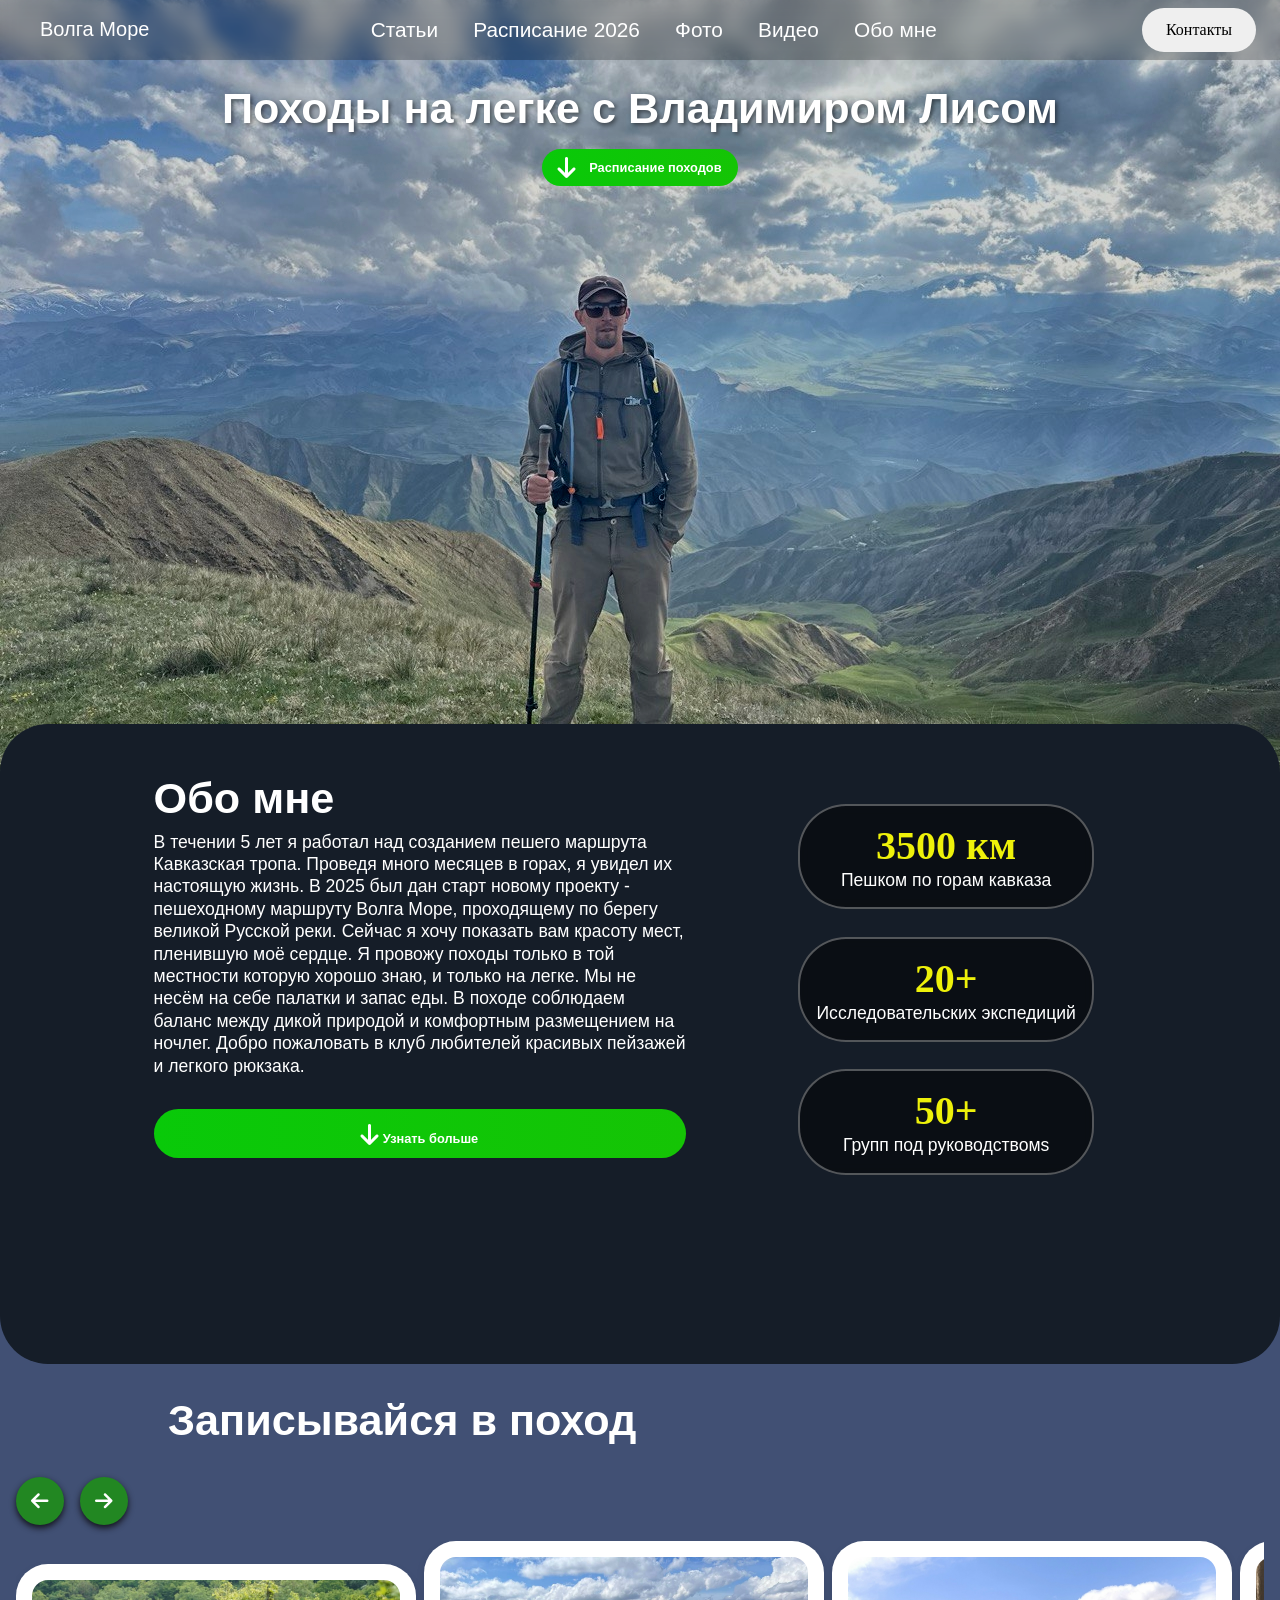
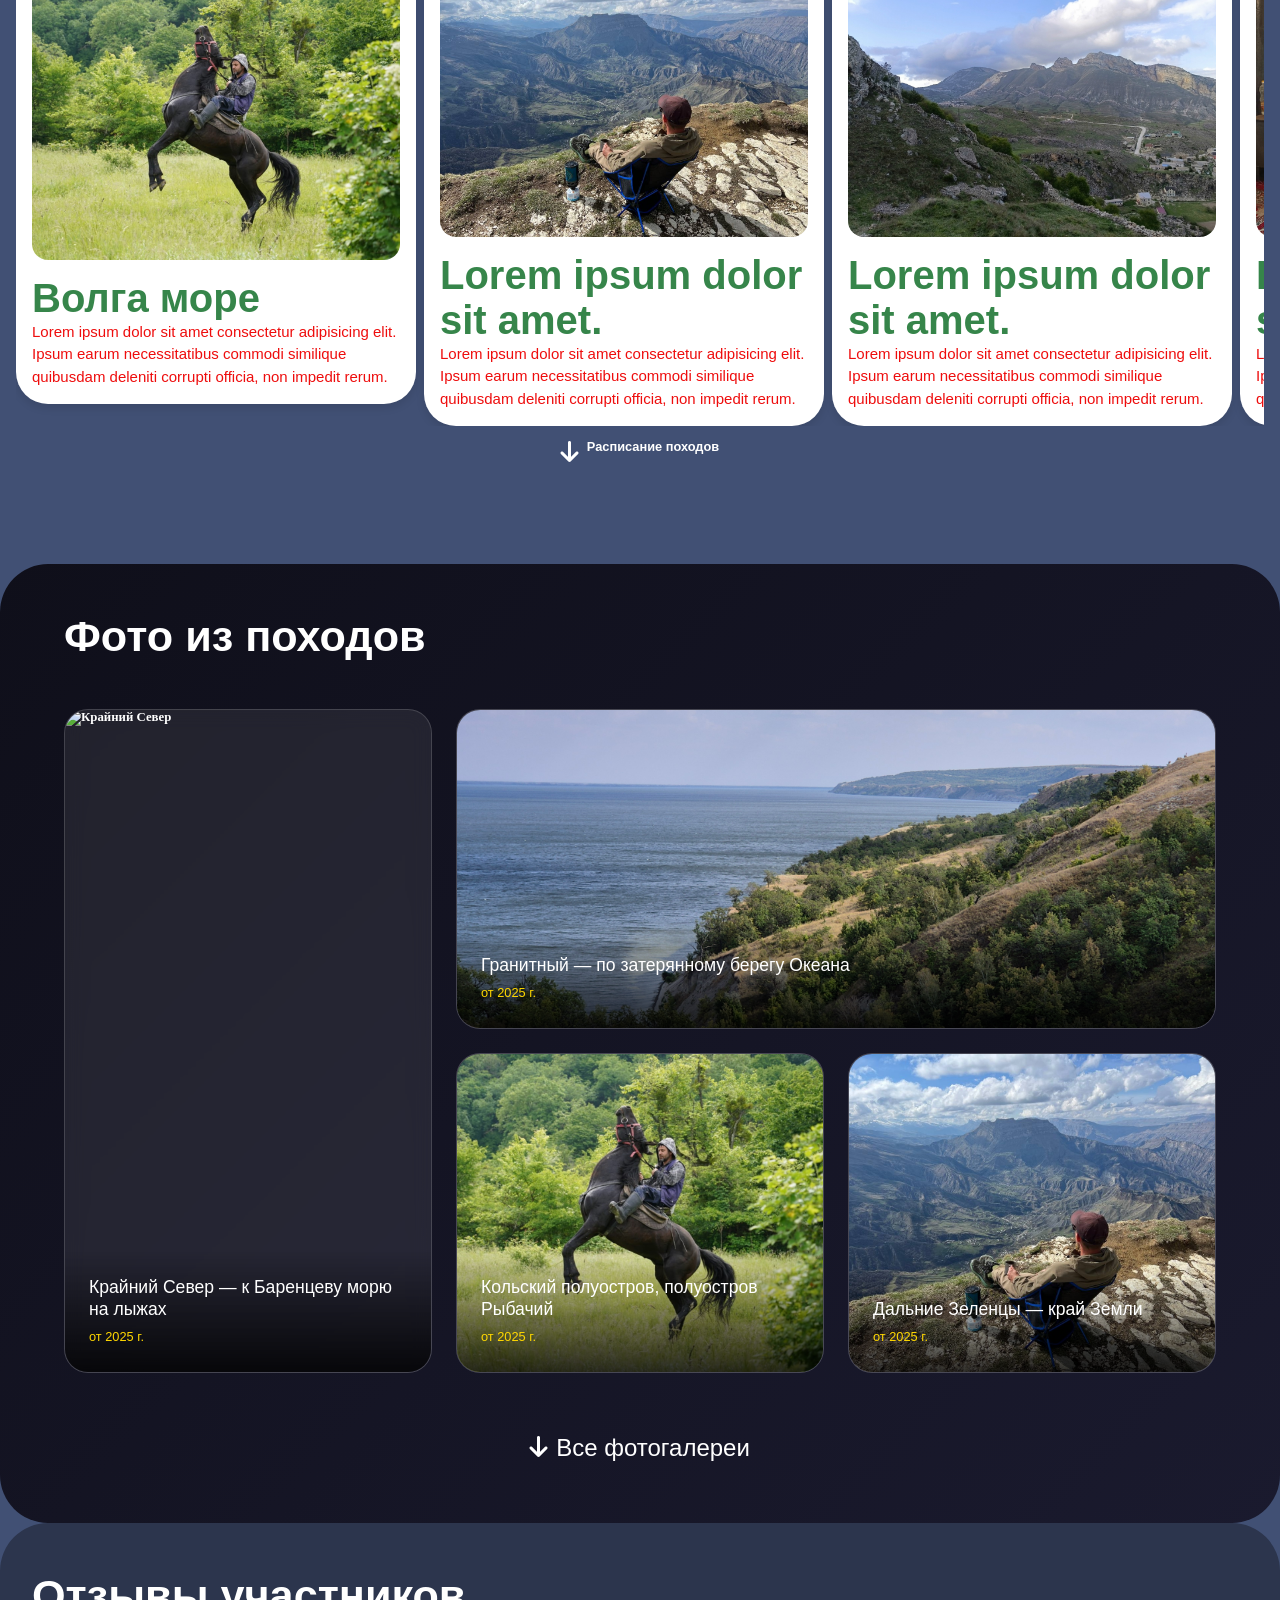
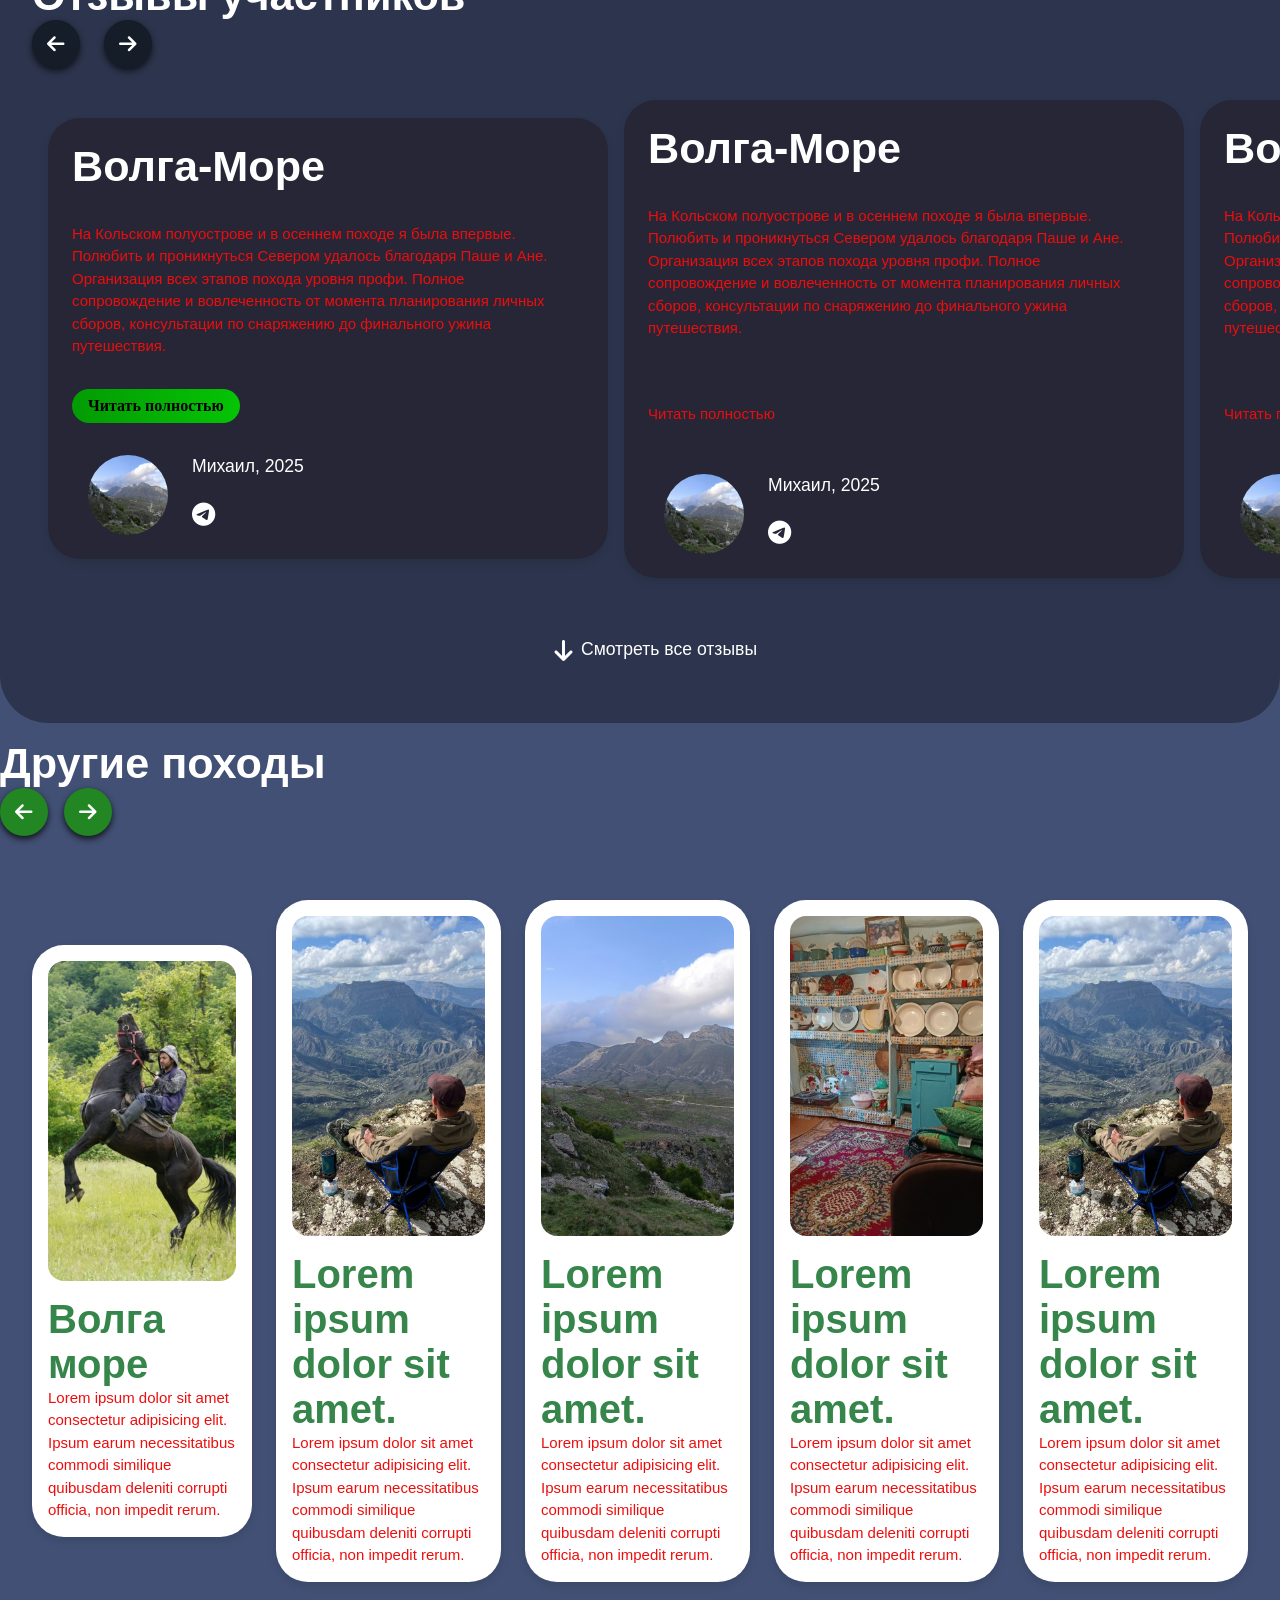
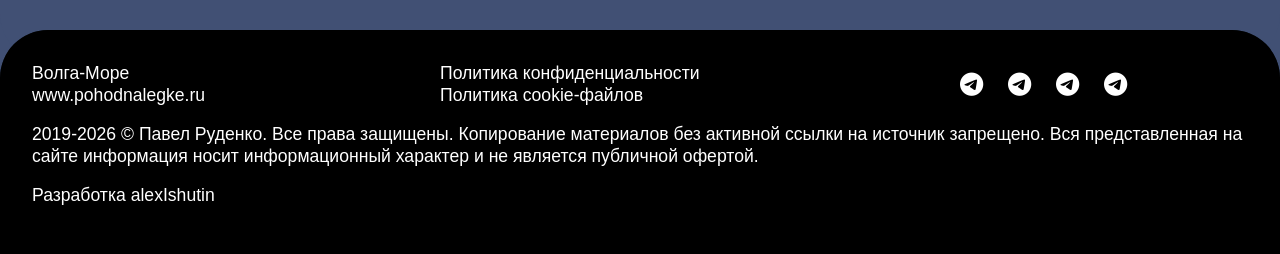
==== index.html @ fd5a8f35 "ss" ====
<!DOCTYPE html>
<html lang="en">
<head>
    <meta charset="UTF-8">
    <meta name="viewport" content="width=device-width, initial-scale=1.0">
    <title>VolgaMore</title>

    <link rel="stylesheet" href="./style.css">
    <link rel="stylesheet" href="./elements/header/header.css">
    <link rel="stylesheet" href="./styles/videoCarousel.css">
    <link rel="stylesheet" href="./styles/about.css">
    <link rel="stylesheet" href="./styles/roors/root.css">
    
    <link rel="stylesheet" href="https://cdnjs.cloudflare.com/ajax/libs/font-awesome/6.0.0/css/all.min.css">
   
</head>



<body>
<div id="header-placeholder"></div>

<main>

    <section id="topDescription" class="topDescription">

        <div class="topDescription-container">

            <img src="fotoForOne/first.jpg" alt="">

            <div class="info-box">

                <div class="text">
                    <h1>Походы на легке с Владимиром Лисом</h1>
                </div>

                <div class="btn-group">

                     <div class="btn">
                        <i class="fa-solid fa-arrow-down"></i>
                        <a href="schedule.html">Расписание походов </a>

                    </div>

                </div>

            </div>

        </div>
    </section>

    <section id="shortAbout" class="shortAbout">

        <div class="shortAbout-container">

            <div class="info-box">

                <div class="text1">
                    <h1>Обо мне</h1>
                    <h3>В течении  5 лет я  работал  над созданием пешего маршрута Кавказская тропа.
                    Проведя много месяцев в горах, я увидел их настоящую жизнь.
                    В 2025 был дан старт новому проекту - пешеходному маршруту  Волга  Море, проходящему по берегу великой  Русской реки. 
                    Сейчас я хочу  показать вам красоту мест,  пленившую  моё сердце.
                    Я провожу походы только в той местности которую хорошо знаю, и только на легке. Мы не несём на себе палатки и запас еды. В походе  соблюдаем баланс между дикой природой и комфортным размещением на ночлег.
                    Добро пожаловать в клуб любителей  красивых пейзажей и легкого рюкзака.
                    </h3>
                </div>

                <div class="btn">
                        <a href="./aboutSection/aboutBig.html"><i class="fa-solid fa-arrow-down"></i>
                        Узнать больше</a>
                </div>

            </div>

            <div class="grid">

                <div class="grid-card">
                    <span>3500 км</span>
                    <h3>Пешком по горам кавказа</h3>
                </div>

                <div class="grid-card">
                    <span>20+</span>
                    <h3>Исследовательских экспедиций</h3>
                </div>

                <div class="grid-card">
                    <span>50+</span>
                    <h3>Групп под руководствомs</h3>
                </div>

            </div>
  
        </div>

    </section>

   <section id="videoCarousel" class="videoCarousel">
    
        <div class="carousel-header">

            <div class="text1">
                <h1>Записывайся в поход</h1>
            </div>
            
            <div class="carousel-buttons">
                <i id="scrollLeft" class="fa-solid fa-arrow-left"></i>
                <i id="scrollRight" class="fa-solid fa-arrow-right"></i>
            </div>

        </div>

        <ul class="videoCarousel-container">

            <li class="card" onclick="window.location.href='volgaMore.html'">
            <div class="img">
                <img src="./video/one.jpg" alt="img" draggable="false">
            </div>
            <h2>Волга море</h2>
            <p>Lorem ipsum dolor sit amet consectetur adipisicing elit. Ipsum earum necessitatibus commodi similique quibusdam deleniti corrupti officia, non impedit rerum.</p>
            </li>

            <li class="card">
                <div class="img">
                    <img src="./video/two.jpg" alt="img" draggable="false">
                </div>
                <h2>Lorem ipsum dolor sit amet.</h2>
                <p>Lorem ipsum dolor sit amet consectetur adipisicing elit. Ipsum earum necessitatibus commodi similique quibusdam deleniti corrupti officia, non impedit rerum.</p>
            </li>

            <li class="card">
                <div class="img">
                    <img src="./video/three.jpg" alt="img" draggable="false">
                </div>
                <h2>Lorem ipsum dolor sit amet.</h2>
                <p>Lorem ipsum dolor sit amet consectetur adipisicing elit. Ipsum earum necessitatibus commodi similique quibusdam deleniti corrupti officia, non impedit rerum.</p>
            </li>

            <li class="card">
                <div class="img">
                    <img src="./video/fore.jpg" alt="img" draggable="false">
                </div>
                <h2>Lorem ipsum dolor sit amet.</h2>
                <p>Lorem ipsum dolor sit amet consectetur adipisicing elit. Ipsum earum necessitatibus commodi similique quibusdam deleniti corrupti officia, non impedit rerum.</p>
            </li>

            <li class="card">
                <div class="img">
                    <img src="./video/five.jpg" alt="img" draggable="false">
                </div>
                <h2>Lorem ipsum dolor sit amet.</h2>
                <p>Lorem ipsum dolor sit amet consectetur adipisicing elit. Ipsum earum necessitatibus commodi similique quibusdam deleniti corrupti officia, non impedit rerum.</p>
            </li>
        </ul>

        <div class="btn2-container">
            <div class="btn2">
                <i class="fa-solid fa-arrow-down"></i>
                <a href="./schedule.html">Расписание походов</a>
            </div>
        </div>
    </section>

    <!-- Секция Фото из походов -->
    <section class="photo-gallery">

        <div class="gallery-container">

     
        <h1 class="gallery-title">Фото из походов</h1>
        
        
        <div class="gallery-grid">
            
            <!-- Карточка 1 - большая (2x2) -->
            <div class="gallery-card">
                <a href="./fotoSection/fotoMain/derbent/index.html" class="card-link">
                    <div class="gallery-image">
                        <img src="./volgaMore/reference/1.jpg" alt="Крайний Север">
                        <div class="gallery-overlay">
                            <span class="gallery-year">2025</span>
                        </div>
                    </div>
                </a>
                <div class="gallery-info">
                    <h3>Крайний Север — к Баренцеву морю на лыжах</h3>
                    <p>от 2025 г.</p>
                </div>

            </div>

            <!-- Карточка 2 -->
            <div class="gallery-card">
                <div class="gallery-image">
                    <img src="./volgaMore/reference/20250818_160119.jpg" alt="Гранитный берег">
                    <div class="gallery-overlay">
                        <span class="gallery-year">2025</span>
                    </div>
                </div>
                <div class="gallery-info">
                    <h3>Гранитный — по затерянному берегу Океана</h3>
                    <p>от 2025 г.</p>
                </div>
            </div>

            <!-- Карточка 3 -->
            <div class="gallery-card">
                <div class="gallery-image">
                    <img src="./video/one.jpg" alt="Кольский полуостров">
                    <div class="gallery-overlay">
                        <span class="gallery-year">2025</span>
                    </div>
                </div>
                <div class="gallery-info">
                    <h3>Кольский полуостров, полуостров Рыбачий</h3>
                    <p>от 2025 г.</p>
                </div>
            </div>

            <!-- Карточка 4 -->
            <div class="gallery-card">
                <div class="gallery-image">
                    <img src="./video/two.jpg" alt="Дальние Зеленцы">
                    <div class="gallery-overlay">
                        <span class="gallery-year">2025</span>
                    </div>
                </div>
                <div class="gallery-info">
                    <h3>Дальние Зеленцы — край Земли</h3>
                    <p>от 2025 г.</p>
                </div>
            </div>

        </div>

        
            <a href="./fotoSection/fotoMain.html" class="btn2">
                <i  class="fa-solid fa-arrow-down"></i>
                Все фотогалереи
            </a>
        

        </div>
    </section>

    <section id="opinionCarousel" class="opinionCarousel">

    <div class="carousel-header">

        <div class="text1">
            <h1>Отзывы участников</h1>
        </div>

        <div class="carousel-buttons">
            <i id="scrollLeftOpinion" class="fa-solid fa-arrow-left"></i>
            <i id="scrollRightOpinion" class="fa-solid fa-arrow-right"></i>
        </div>
        
    </div>

    <ul class="opinionCarousel-container">

        <li class="card-Opinion">

            <div class="opinion">

                <h1>Волга-Море</h1>

                <p>На Кольском полуострове и в осеннем походе я была впервые. Полюбить и проникнуться Севером удалось благодаря Паше и Ане. Организация всех этапов похода уровня профи. Полное сопровождение и вовлеченность от момента планирования личных сборов, консультации по снаряжению до финального ужина путешествия.</p>
                
                <div class="button-wrapper" style="pointer-events: auto;"> 

                <button class="buttonOpinion" id="buttonOpinion1"><h4>Читать полностью</h4></button>
                    </div>
            </div>
            <div class="avatarDiskr">
                <img class="avatar" src="./video/three.jpg" alt="Отзыв 3" draggable="false">
                
                <div class="diskr">
                    <h3>Михаил, 2025</h3>
                    <i class="fa-brands fa-telegram"></i>
                </div>
            </div>
        </li>
        <li class="card-Opinion">
            <div class="opinion">
                <h1>Волга-Море</h1>
                <p>На Кольском полуострове и в осеннем походе я была впервые. Полюбить и проникнуться Севером удалось благодаря Паше и Ане. Организация всех этапов похода уровня профи. Полное сопровождение и вовлеченность от момента планирования личных сборов, консультации по снаряжению до финального ужина путешествия.</p>
                <p>Читать полностью</p>
            </div>
            <div class="avatarDiskr">
                <img class="avatar" src="./video/three.jpg" alt="Отзыв 3" draggable="false">
                
                <div class="diskr">
                    <h3>Михаил, 2025</h3>
                    <i class="fa-brands fa-telegram"></i>
                </div>
            </div>
        </li>
        <li class="card-Opinion">
            <div class="opinion">
                <h1>Волга-Море</h1>
                <p>На Кольском полуострове и в осеннем походе я была впервые. Полюбить и проникнуться Севером удалось благодаря Паше и Ане. Организация всех этапов похода уровня профи. Полное сопровождение и вовлеченность от момента планирования личных сборов, консультации по снаряжению до финального ужина путешествия.</p>
                <p>Читать полностью</p>
            </div>
            <div class="avatarDiskr">
                <img class="avatar" src="./video/three.jpg" alt="Отзыв 3" draggable="false">
                
                <div class="diskr">
                    <h3>Михаил, 2025</h3>
                    <i class="fa-brands fa-telegram"></i>
                </div>
            </div>
        </li>
        <li class="card-Opinion">
            <div class="opinion">
                <h1>Волга-Море</h1>
                <p>На Кольском полуострове и в осеннем походе я была впервые. Полюбить и проникнуться Севером удалось благодаря Паше и Ане. Организация всех этапов похода уровня профи. Полное сопровождение и вовлеченность от момента планирования личных сборов, консультации по снаряжению до финального ужина путешествия.</p>
                <p>Читать полностью</p>
            </div>
            <div class="avatarDiskr">
                <img class="avatar" src="./video/three.jpg" alt="Отзыв 3" draggable="false">
                
                <div class="diskr">
                    <h3>Михаил, 2025</h3>
                    <i class="fa-brands fa-telegram"></i>
                </div>
            </div>
        </li>
        <li class="card-Opinion">
            <div class="opinion">
                <h1>Волга-Море</h1>
                <p>На Кольском полуострове и в осеннем походе я была впервые. Полюбить и проникнуться Севером удалось благодаря Паше и Ане. Организация всех этапов похода уровня профи. Полное сопровождение и вовлеченность от момента планирования личных сборов, консультации по снаряжению до финального ужина путешествия.</p>
                <p>Читать полностью</p>
            </div>
            <div class="avatarDiskr">
                <img class="avatar" src="./video/three.jpg" alt="Отзыв 3" draggable="false">
                
                <div class="diskr">
                    <h3>Михаил, 2025</h3>
                    <i class="fa-brands fa-telegram"></i>
                </div>
            </div>
        </li>

    </ul>

            <div class="btn2">
                <i class="fa-solid fa-arrow-down"></i>
                <h3>Смотреть все отзывы</h3>
            </div>

    </section>

    <section id="video-Carousel" class="video-Carousel">
    
        <div class="carousel-header">

            <div class="text1">
                <h1>Другие походы</h1>
            </div>
            
            <div class="carousel-buttons">
                <i id="scrollLeft" class="fa-solid fa-arrow-left"></i>
                <i id="scrollRight" class="fa-solid fa-arrow-right"></i>
            </div>

        </div>

        <ul class="video-Carousel-container">

            <li class="card-video" onclick="window.location.href='volgaMore.html'">
            <div class="img">
                <img src="./video/one.jpg" alt="img" draggable="false">
            </div>
            <h2>Волга море</h2>
            <p>Lorem ipsum dolor sit amet consectetur adipisicing elit. Ipsum earum necessitatibus commodi similique quibusdam deleniti corrupti officia, non impedit rerum.</p>
            </li>

            <li class="card-video">
                <div class="img">
                    <img src="./video/two.jpg" alt="img" draggable="false">
                </div>
                <h2>Lorem ipsum dolor sit amet.</h2>
                <p>Lorem ipsum dolor sit amet consectetur adipisicing elit. Ipsum earum necessitatibus commodi similique quibusdam deleniti corrupti officia, non impedit rerum.</p>
            </li>

            <li class="card-video">
                <div class="img">
                    <img src="./video/three.jpg" alt="img" draggable="false">
                </div>
                <h2>Lorem ipsum dolor sit amet.</h2>
                <p>Lorem ipsum dolor sit amet consectetur adipisicing elit. Ipsum earum necessitatibus commodi similique quibusdam deleniti corrupti officia, non impedit rerum.</p>
            </li>

            <li class="card-video">
                <div class="img">
                    <img src="./video/fore.jpg" alt="img" draggable="false">
                </div>
                <h2>Lorem ipsum dolor sit amet.</h2>
                <p>Lorem ipsum dolor sit amet consectetur adipisicing elit. Ipsum earum necessitatibus commodi similique quibusdam deleniti corrupti officia, non impedit rerum.</p>
            </li>

            <li class="card-video">
                <div class="img">
                    <img src="./video/five.jpg" alt="img" draggable="false">
                </div>
                <h2>Lorem ipsum dolor sit amet.</h2>
                <p>Lorem ipsum dolor sit amet consectetur adipisicing elit. Ipsum earum necessitatibus commodi similique quibusdam deleniti corrupti officia, non impedit rerum.</p>
            </li>
        </ul>

       
    </section>

   
   
   
   
    <div id="footer-placeholder"></div>


</main>



    
  



<dialog id="enrolOpinionDialog1" class="opinion-dialog">

    <div class="dialogOpinion-content">

        <button class="closeDialog" id="closeDialog1">✕</button>
        <h2>На Кольском полуострове и в осеннем походе я была впервые. Полюбить и проникнуться Севером удалось благодаря Паше и Ане. Организация всех этапов похода уровня профи. Полное сопровождение и вовлеченность от момента планирования личных сборов, консультации по снаряжению до финального ужина путешествия.</h2>
   
    </div>

</dialog>


<dialog id="enrolOpinionDialog2" class="opinion-dialog">

    <div class="dialogOpinion-content">
        <button class="closeDialog" id="closeDialog">✕</button>
        <h2>Полный текст второго отзыва. Отличный поход, прекрасные виды, опытные проводники.</h2>
    
    </div>

</dialog>

<script src="./js/script.js" defer></script>
<script src="./js/header.js" defer></script>
<script src="./js/footer-loader.js" defer></script>
            
</body>
</html>
---- style.css ----
@import "./elements/header/header.css";
@import "./elements/runstrok/runtrips.css";
@import "./elements/footer/footer.css";





@import "./styles/videoCarousel.css";
@import "./styles/about.css";


@import "./styles/navForPoxod.css";
@import "./styles/contactFormSection.css";
@import "./styles/fotoFromBento.css";
@import "./elements/footer/footer.css";
@import "./styles/opinion.css";
@import "./styles/video-carousel.css";
@import "./styles/schedule/schedule.css";
@import "./styles/schedule/discription.css";



@import "./videoSection/videoMain.css";

@import "./fotoSection/fotoStylesMain.css";
@import "./fotoSection/forGeneralFotoAlbom.css";











*{
    margin: 0;
    padding: 0;
    box-sizing: border-box;
    font-family: 'Poppins';
    text-decoration: none;
    scroll-behavior: smooth;
    list-style: none;
    
    
}


html{
     height: 100%;
}

body{
    height: 100%;
    display: flex;
    flex-direction: column;
    min-height: 100vh;
    background-color: rgb(65, 80, 116);
}



section{
   
    min-height: 50rem;
    width: 100%;
    position: relative;
    

    
}

.topDescription {
    display: flex;
    align-items: center;
    justify-content: center;
    padding: 0;
    margin: 0;
    position: relative;
    width: 100%;
    height: 100vh; /* Make section full viewport height */
     z-index: 1;

}

.topDescription .topDescription-container {
    display: flex;
    align-items: center;
    justify-content: center;
    position: relative;
    width: 100%;
    height: 100%; /* Take full height of parent */
}

.topDescription-container img {
    width: 100%;
    height: 90%;
    object-fit: cover; /* Cover entire area without distortion */
    display: block;
    margin-top: -10rem;
    filter: brightness(0.8) contrast(1.1); /* Darker with slightly more contrast */
}

.info-box {
    position: absolute;
    top: 15%; /* Center vertically */
    left: 50%;
    transform: translate(-50%, -50%); /* Perfect centering */
    text-align: center;
    z-index: 10;
    width: 100%;
    padding: 2rem;
}

.info-box .text h1 {
    margin-bottom: 1rem;
    text-shadow: 2px 2px 4px rgba(0, 0, 0, 0.5);
}

.btn-group {
    display: flex;
    justify-content: center;
    gap: 1rem;
}







@media (max-width: 360px) {
    
    .section{
    max-height: 30rem;
    width: 100%;
    color: blueviolet;
    
}
}
---- elements/header/header.css ----
header{
    position: fixed;
    top: 0;
    left: 0;
    right: 0;
    
    display: flex;
    align-items: center;
    justify-content: space-between;
    gap: 7rem;
    background-color: rgba(0, 0, 0, 0.226);
    backdrop-filter: blur(8px);
    padding: 0.5rem 1.5rem;
    border-radius: 0rem;
    z-index: 1000;
    
}



.nav-links{
    display: flex;
    gap: 2rem;
   
    
}

@media(max-width: 800px){
    .nav-links{
        gap: 1rem;
    }
}


.contact-btn{
    padding: 0.8rem 1.5rem;
    border-radius: 3rem;
    border: none;
    font-weight: 500;
    color: black;
    font-size: 1rem;
    cursor: pointer;
    text-wrap: nowrap;
    transition: 0.3 ease-in-out;
    background: linear-gradient(to right,rgb(255, 255, 255));

   
}
.contact-btn:hover{
    transform: scale(1.03);
    background: linear-gradient(to right,rgb(25, 20, 53));
    color: white;
    box-shadow: inset 0 0 0 2px white;
}

#menu-icon{
    font-size: 2rem;
    display: none;
}


.logo{
    color: aliceblue;
    font-size: 1.5rem;
    font-weight: 400;
    text-wrap: nowrap;
    transition: 0.3s ease-out;
}
.logo:hover{
    transform: scale(1.05);
}




.sidebar{
    position: fixed;
    top: 0;
    right: 0;
    height: 100vh;
    width: 250px;
    backdrop-filter: blur(10px);
    z-index: 999;
    
    box-shadow: -10px 0 10px rgba(0, 0, 0, 0.1);
    background-color: rgba(207, 207, 207, 0.411);
    backdrop-filter: blur(10px);

    display: none;
    flex-direction: column;
    align-items: flex-start;
    justify-content: flex-start;
}



.sidebar li {
    width: 100%;
    align-content: center;
}

.sidebar a {
    width: 100%;
    color: black;
    padding-left: 2rem;
}

.sidebar li:hover{
    background-color: rgb(8, 170, 81);
    
}


.sidebar i {
    padding-left: 2rem;
}





@media(max-width: 800px){
    .hideOnMobile{
        display: none;
    }
    .contact-btn{
        display: none;
    }
}
---- styles/videoCarousel.css ----
/* Основные стили карусели */
.videoCarousel {
    
    height: auto;
    max-width: 100%;
    width: 100%;
    padding: 1rem 1rem;
  
    background: rgb(65, 80, 116);
   
    position: relative;
    z-index: 3;
       
}

/* Адаптация содержимого внутри */
.videoCarousel .carousel-header {
   max-width: 1700px;
    width: 100%;
    justify-content: space-between;
    margin: 1rem auto;
    gap: 1.5rem;
    
}



/* Заголовок */
.videoCarousel .text1 {
    
    margin-left: 9.5rem;
    margin-bottom: 2rem;
}



/* Контейнер для кнопок */
.carousel-buttons {
    display: flex;
    gap: 3rem;
    
}



/* Кнопки навигации */
.carousel-buttons #scrollLeft,
.carousel-buttons #scrollRight {
    color: #fff;
    height: 3rem;
    width: 3rem;
    background:  hsl(120, 60%, 33%);
    text-align: center;
    line-height: 3rem;
    border-radius: 3rem;
    cursor: pointer;
    font-size: 1.25rem;
    transition: 0.3s ease;
    box-shadow: 0 3px 6px rgb(18, 18, 26);
    position: static;
}

.carousel-buttons #scrollLeft:hover,
.carousel-buttons #scrollRight:hover {
    background: #ffffff;
    transform: scale(1.1);
    color: black;
}



/* Контейнер карточек */


.videoCarousel-container {
    display: grid;
    grid-auto-flow: column;
    grid-auto-columns: repeat(auto-fit, minmax (300px,1fr));
    gap: 0.5rem;
    align-items: center;
    overflow-x: auto;
    scroll-snap-type: x mandatory;
   
    scroll-behavior: smooth;
    -webkit-overflow-scrolling: touch;
    
    /* Улучшение производительности */
    will-change: scroll-position;
    transform: translateZ(0);
    backface-visibility: hidden;
}

/* Стили для dragging */
.videoCarousel-container.dragging {
    scroll-behavior: auto;
    scroll-snap-type: none;
    cursor: grabbing;
}

.videoCarousel-container.dragging .card {
    
    cursor: grabbing;
    user-select: none;
    pointer-events: none;
    transition: none;
}

/* Карточки */

.videoCarousel-container li.card {
    
    min-height: 25rem;
    width: 25rem;
    list-style: none;
    background: #ffffff;
    border-radius: 2rem;
    padding: 1rem;
    scroll-snap-align: center;
    box-shadow: 0 4px 8px rgba(0, 0, 0, 0.1);
    transition: transform 0.3s ease;
    cursor: pointer;
    will-change: transform;
    transform: translateZ(0);
}

.videoCarousel-container .card:hover {
    transform: translateY(-10px);
}

/* Изображения */
.card .img {
    width: 100%;
    height:  auto;
    overflow: hidden;
    border-radius: 1rem;
    margin-bottom: 1rem;
}

.card .img img {
    width: 100%;
    height: 100%;
    object-fit: cover;
    transition: transform 0.3s ease;
}

.card .img img:hover {
    transform: scale(1.05);
}

.videoCarousel-container .card:hover {
    transform: translateY(-5px);
    box-shadow: 0 8px 16px rgba(0, 0, 0, 0.15);
}


/* Скрыть скроллбар для красоты */
.videoCarousel-container::-webkit-scrollbar {
    height: 0px;
}

.videoCarousel-container::-webkit-scrollbar-track {
    background: rgba(255, 255, 255, 0.2);
    border-radius: 10px;
}

.videoCarousel-container::-webkit-scrollbar-thumb {
    background: rgba(255, 255, 255, 0.5);
    border-radius: 10px;
}

.videoCarousel-container::-webkit-scrollbar-thumb:hover {
    background: rgba(255, 255, 255, 0.8);
}







/* ДЛЯ ПЛАНШЕТОВ (769px - 1024px) */
@media (max-width: 1024px) {
   
    
    .text2 {
        margin-left: 2rem ;
        margin-bottom: 2rem ;
    }
    
    
    
    .carousel-buttons {
        
        gap: 1.5rem ;
    }
    
    .videoCarousel-container {
        grid-auto-columns: calc(50% - 30px) ;
        gap: 1.5rem ;
        padding: 1.5rem 1.5rem 3rem 1.5rem ;
    }
    
    .videoCarousel-container .card {
        min-height: 30rem ;
        width: auto ;
    }
    
    .card .img {
        height: 16rem ;
    }
}

/* ДЛЯ БОЛЬШИХ ТЕЛЕФОНОВ И ПЛАНШЕТОВ ВЕРТИКАЛЬНО (577px - 768px) */
@media (max-width: 768px) {
  
    
    .carousel-header {
        flex-direction: column ;
        
        gap: 1.5rem ;
        
    }
    
   
    
 
    
    .carousel-buttons {
        margin-left: 1rem ;
        margin-right: 0 ;
        margin-bottom: 2rem;
        gap: 1rem ;
    }
    
    .carousel-buttons #scrollLeft,
    .carousel-buttons #scrollRight {
        height: 1.5rem ;
        width: 2.5rem ;
        font-size: 1rem ;
        line-height: 2.5rem ;
    }
    
    .videoCarousel-container {
        grid-auto-columns: calc(85% - 20px) ;
        gap: 1.2rem ;
        padding: 1rem 1rem 2rem 1rem ;
    }
    
   
    
  
    
    .card p {
        font-size: 0.85rem;
    }
    
   
}

/* ДЛЯ МОБИЛЬНЫХ ТЕЛЕФОНОВ (481px - 576px) */
@media (max-width: 576px) {
    .videoCarousel {
       
        padding: 0.8rem 0.5rem ;
    }
    
    .text2 {
        margin-left: 0.5rem ;
        margin-bottom: 0.8rem ;
    }
    
    .text2 h1 {
        font-size: 1.9rem ;
    }
    
    .carousel-buttons {
        margin-left: 0.5rem ;
        gap: 1rem ;
    }
    
    .carousel-buttons #scrollLeft,
    .carousel-buttons #scrollRight {
        height: 2.2rem ;
        width: 2.2rem ;
        font-size: 0.9rem ;
    }
    
    .videoCarousel-container {
        grid-auto-columns: calc(92% - 15px) ;
        gap: 1rem ;
        padding: 0.8rem 0.8rem 1.5rem 0.8rem ;
    }
    
  
    
    .card .img {
        height: 12rem ;
        border-radius: 0.8rem ;
    }
    
    .card h2 {
        font-size: 1rem ;
        margin-bottom: 0.3rem ;
    }
    
    .card p {
        font-size: 0.8rem ;
        line-height: 1.3 ;
    }
    
  
}

/* ДЛЯ ОЧЕНЬ ШИРОКИХ ЭКРАНОВ (1440px+) */
@media (min-width: 1440px) {
   
    .videoCarousel-container {
        grid-auto-columns: calc((100% / 3) - 50px) ;
    }
    
    .videoCarousel-container .card {
        width: 28rem ;
        min-height: 35rem ;
    }
    
    .card .img {
        height: 22rem ;
    }
}

/* ДОПОЛНИТЕЛЬНЫЕ ФИКСЫ ДЛЯ УДОБСТВА */
@media (max-width: 468px) {
    /* Скрываем скроллбар на мобильных */
    .videoCarousel-container::-webkit-scrollbar {
        height: 3px ;
    }
    
    /* Убираем hover-эффекты на тач-устройствах */
    .videoCarousel-container .card:hover {
        transform: translateY(-5px) ;
    }
    
    .card .img img:hover {
        transform: scale(1.02) ;
    }
}

/* ДЛЯ ТЕЛЕФОНОВ С ВЫСОКИМ ЭКРАНОМ (типа iPhone 12/13/14 Pro) */
@media (max-width: 390px) and (min-height: 800px) {
    .videoCarousel-container .card {
        min-height: 22rem ;
    }
    
    .card .img {
        height: 9rem ;

    }
        .text1 h1 {
        font-size: 1.3rem ;
        line-height: 0.4rem;
    }
    
}
---- styles/roors/root.css ----
.nav-links a {
    font-size: 1.3rem;
    color: rgb(255, 255, 255);
    font-family: Verdana, Geneva, Tahoma, sans-serif;
    font-weight: 200;
    text-decoration: none;
    display: flex;
    align-items: center;
    padding: 0.1rem;
    
}


.logo {
    font-size: 20px;
    color: rgb(255, 255, 255);
    font-family: Verdana, Geneva, Tahoma, sans-serif;
    font-weight: 200;
    text-decoration: none;
    
    padding: 1rem;
    
}



li{
    display: grid;
    flex-direction: column;
    justify-content: center;
}





i {
    font-size: 1.5rem;
    color: #ffffff;

}



h1{
    color: #ffffff;
    font-family: 'Lucida Sans', 'Lucida Sans Regular', 'Lucida Grande', 'Lucida Sans Unicode', Geneva, Verdana, sans-serif;
    font-size: 2.7rem;
}

@media (max-width: 400px) {
    h1{
    font-size: 0.5rem;
   

}
}

@media (max-width: 900px) {
    h1{
    font-size: 1.5rem;
}
}



h2{
    color: #36854a;
    font-family: 'Lucida Sans', 'Lucida Sans Regular', 'Lucida Grande', 'Lucida Sans Unicode', Geneva, Verdana, sans-serif;
    font-size: 2.5rem;
}


h3{
    color: rgb(255, 255, 255);
    font-size: 1.1rem;
    font-family: 'Lucida Sans', 'Lucida Sans Regular', 'Lucida Grande', 'Lucida Sans Unicode', Geneva, Verdana, sans-serif;
    font-weight: 100; 
    line-height: 1.4rem;
}


.h4{
    font-size: 1rem;
    color: rgb(46, 19, 122);
    font-family: Verdana, Geneva, Tahoma, sans-serif;
    font-weight: 100; 
    line-height: 1rem;
    
}






p{
    font-size: 15px;
    font-family: Verdana, Geneva, Tahoma, sans-serif;
    color: rgb(238, 13, 13);
    font-weight: 100;
    line-height: 1.4rem;
    
}

@media (max-width: 800px){
    p{
    font-size: 15px;
    
   

    }
}



a {
    color: #ffffff;
    font-size: 0.8rem;
    font-family: Verdana, Geneva, Tahoma, sans-serif;
}




.btn{
    color: rgb(255, 255, 255);
    font-family: Verdana, Geneva, Tahoma, sans-serif;
    background: linear-gradient(90deg, #09c909, #15c405);
    border: none;
    border-radius: 2rem;
    padding: 0.4rem 1rem;
  
    font-size: 1.5rem;
    font-weight: 500;
    cursor: pointer;
    display: inline-flex;
    align-items: center;
    gap: 0.8rem;
    transition: all 0.3s ease;
}


.btn:hover {
    transform: scale(1.05);
}



.btn2 {
 
    display: flex;
    
    align-content: center;
    justify-content: center;
    
    background: linear-gradient(to right, rgb(42, 219, 25));
    font-size: 1.5rem;
    padding: 0.8rem 2rem;
    border-radius: 3rem;
    cursor: pointer;
    transition: 0.3s ease-in-out;
    font-weight: 100;
    gap: 0.5rem;
    border: none;
}

.btn2:hover {
    transform: scale(1.02);
}
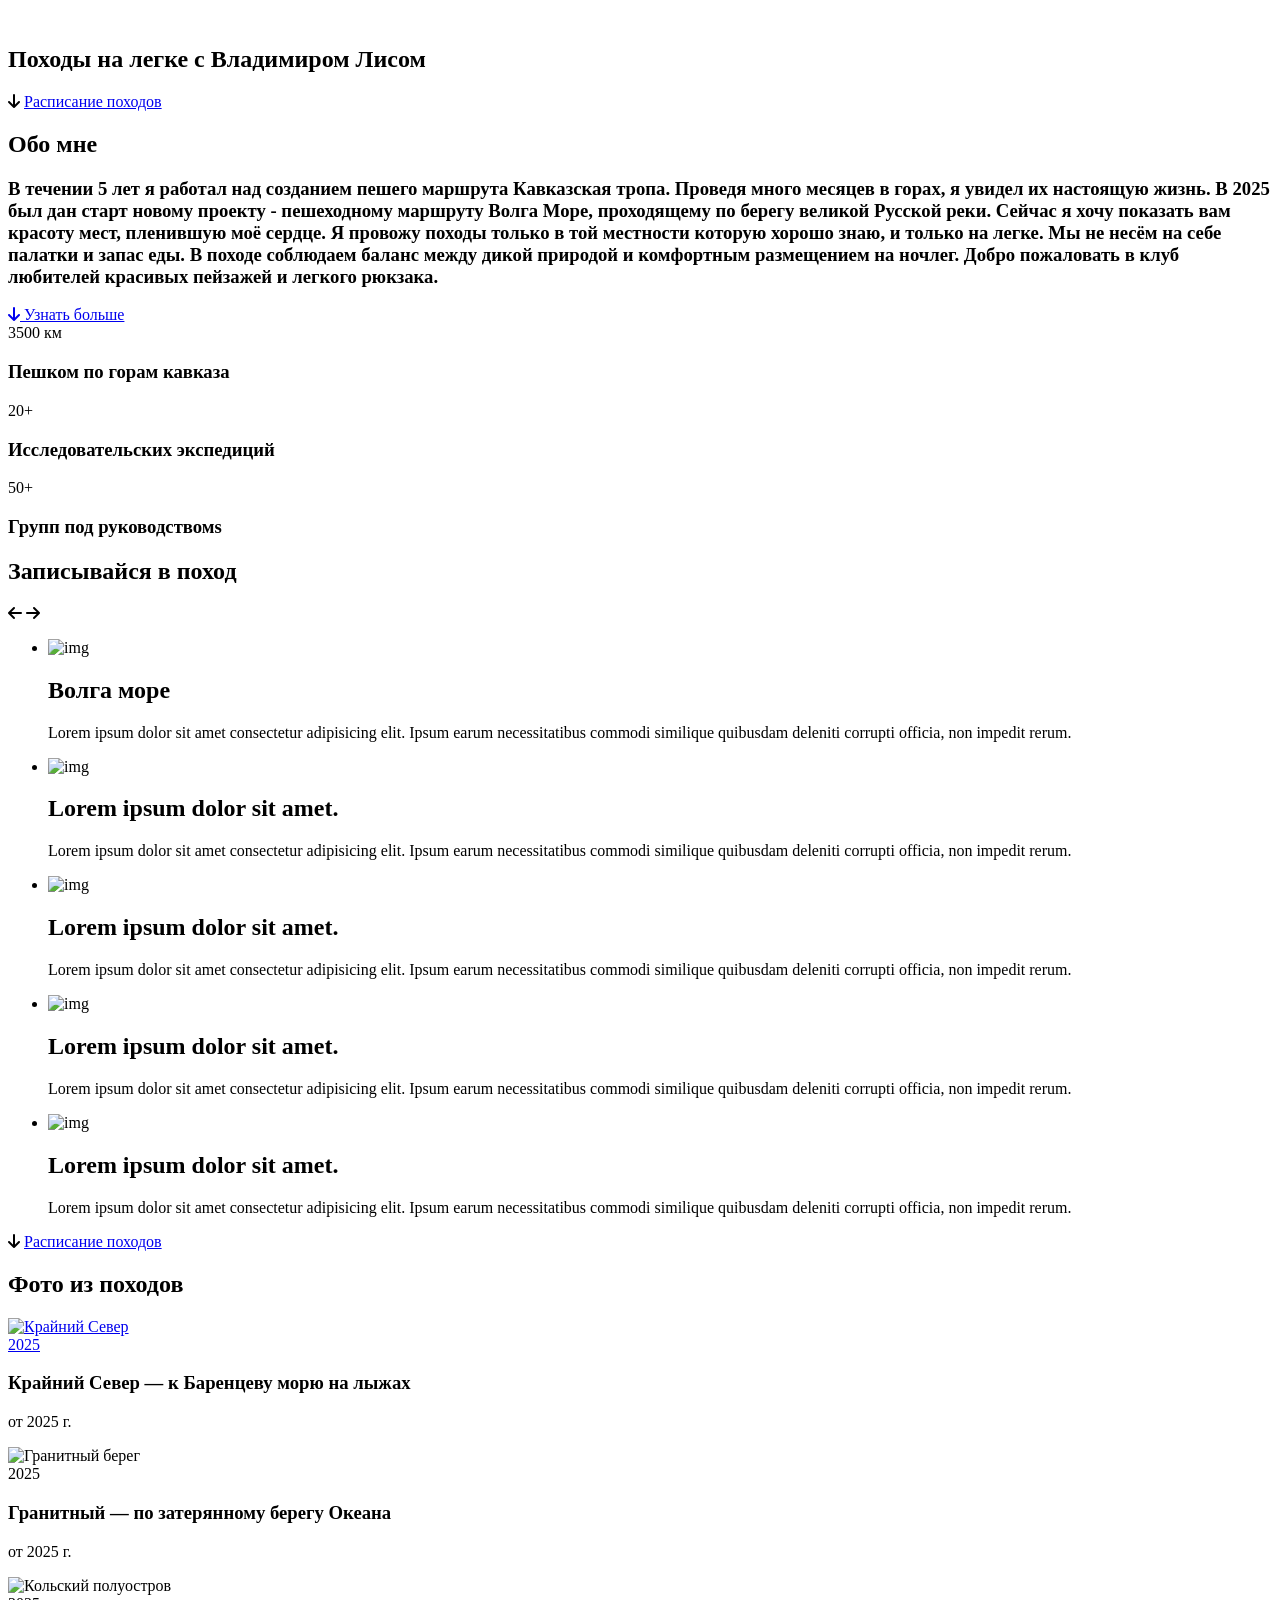
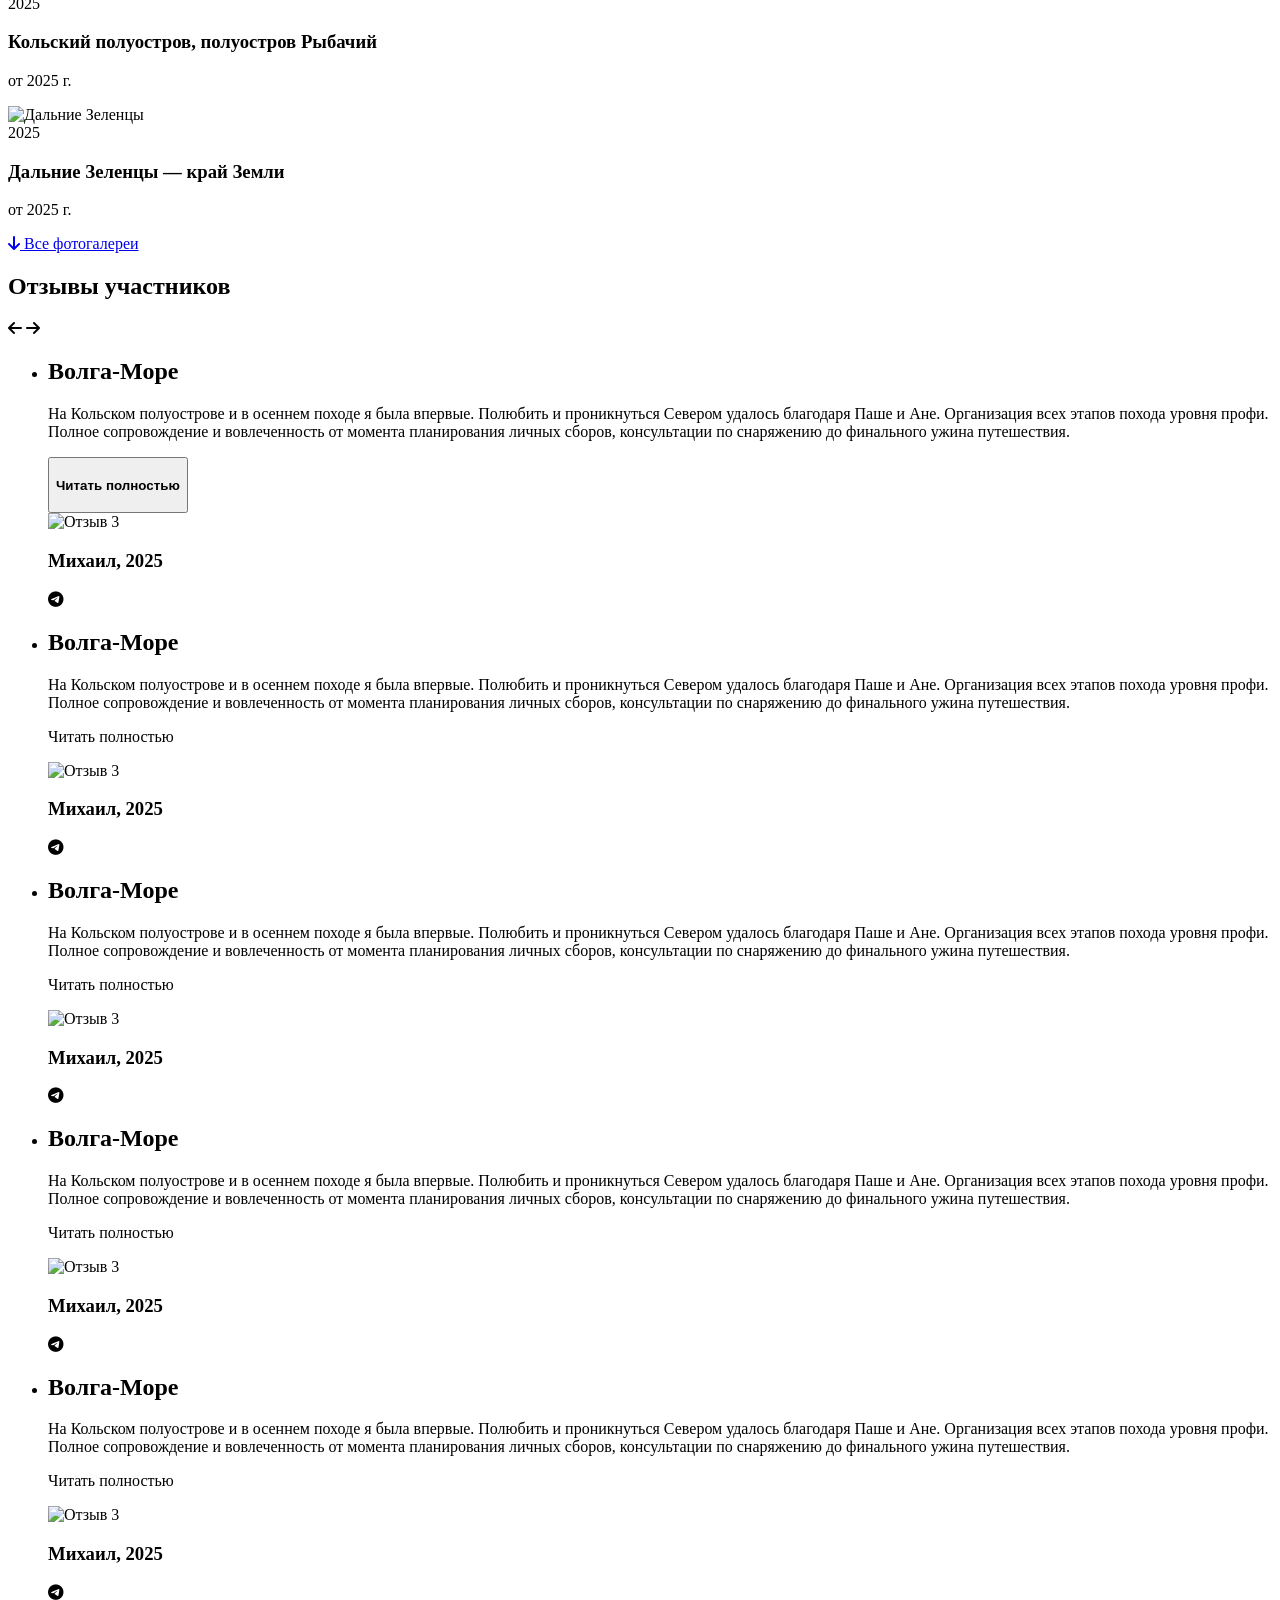
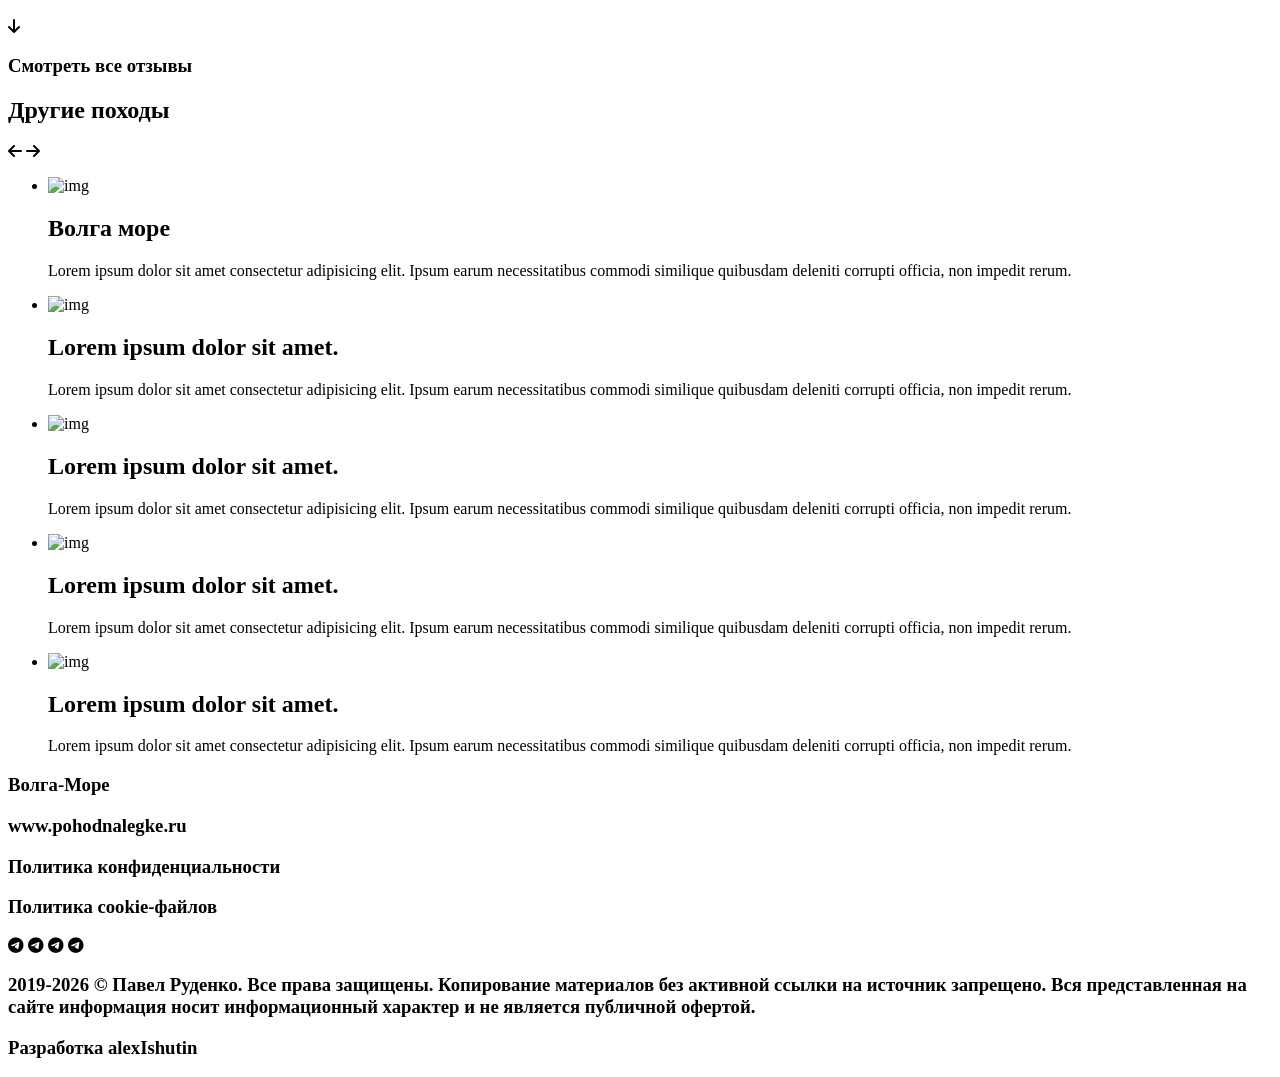
==== commit a238ef92: "Update index.html" ====
--- a/index.html
+++ b/index.html
@@ -5,11 +5,11 @@
     <meta name="viewport" content="width=device-width, initial-scale=1.0">
     <title>VolgaMore</title>
 
-    <link rel="stylesheet" href="./style.css">
-    <link rel="stylesheet" href="./elements/header/header.css">
-    <link rel="stylesheet" href="./styles/videoCarousel.css">
-    <link rel="stylesheet" href="./styles/about.css">
-    <link rel="stylesheet" href="./styles/roors/root.css">
+    <base href="/https://github.com/AlexIshutin86/VolgaMoreTuristSite/"
+
+    <link rel="stylesheet" href="/style.css">
+    
+    
     
     <link rel="stylesheet" href="https://cdnjs.cloudflare.com/ajax/libs/font-awesome/6.0.0/css/all.min.css">
    
@@ -452,9 +452,9 @@
 
 </dialog>
 
-<script src="./js/script.js" defer></script>
-<script src="./js/header.js" defer></script>
-<script src="./js/footer-loader.js" defer></script>
+<script src="/js/script.js" defer></script>
+<script src="/js/header.js" defer></script>
+<script src="/js/footer-loader.js" defer></script>
             
 </body>
 </html>
--- a/style.css
+++ b/style.css
@@ -1,33 +1,33 @@
 
 
 
-@import "./elements/header/header.css";
-@import "./elements/runstrok/runtrips.css";
-@import "./elements/footer/footer.css";
+@import "/elements/header/header.css";
+@import "/elements/runstrok/runtrips.css";
+@import "/elements/footer/footer.css";
 
 
 
 
 
-@import "./styles/videoCarousel.css";
-@import "./styles/about.css";
+@import "/styles/videoCarousel.css";
+@import "/styles/about.css";
 
 
-@import "./styles/navForPoxod.css";
-@import "./styles/contactFormSection.css";
-@import "./styles/fotoFromBento.css";
-@import "./elements/footer/footer.css";
-@import "./styles/opinion.css";
-@import "./styles/video-carousel.css";
-@import "./styles/schedule/schedule.css";
-@import "./styles/schedule/discription.css";
+@import "/styles/navForPoxod.css";
+@import "/styles/contactFormSection.css";
+@import "/styles/fotoFromBento.css";
 
+@import "/styles/opinion.css";
+@import "/styles/video-carousel.css";
+@import "/styles/schedule/schedule.css";
+@import "/styles/schedule/discription.css";
 
+@import "/styles/roors/root.css";
 
-@import "./videoSection/videoMain.css";
+@import "/videoSection/videoMain.css";
 
-@import "./fotoSection/fotoStylesMain.css";
-@import "./fotoSection/forGeneralFotoAlbom.css";
+@import "/fotoSection/fotoStylesMain.css";
+@import "/fotoSection/forGeneralFotoAlbom.css";
 
 
 
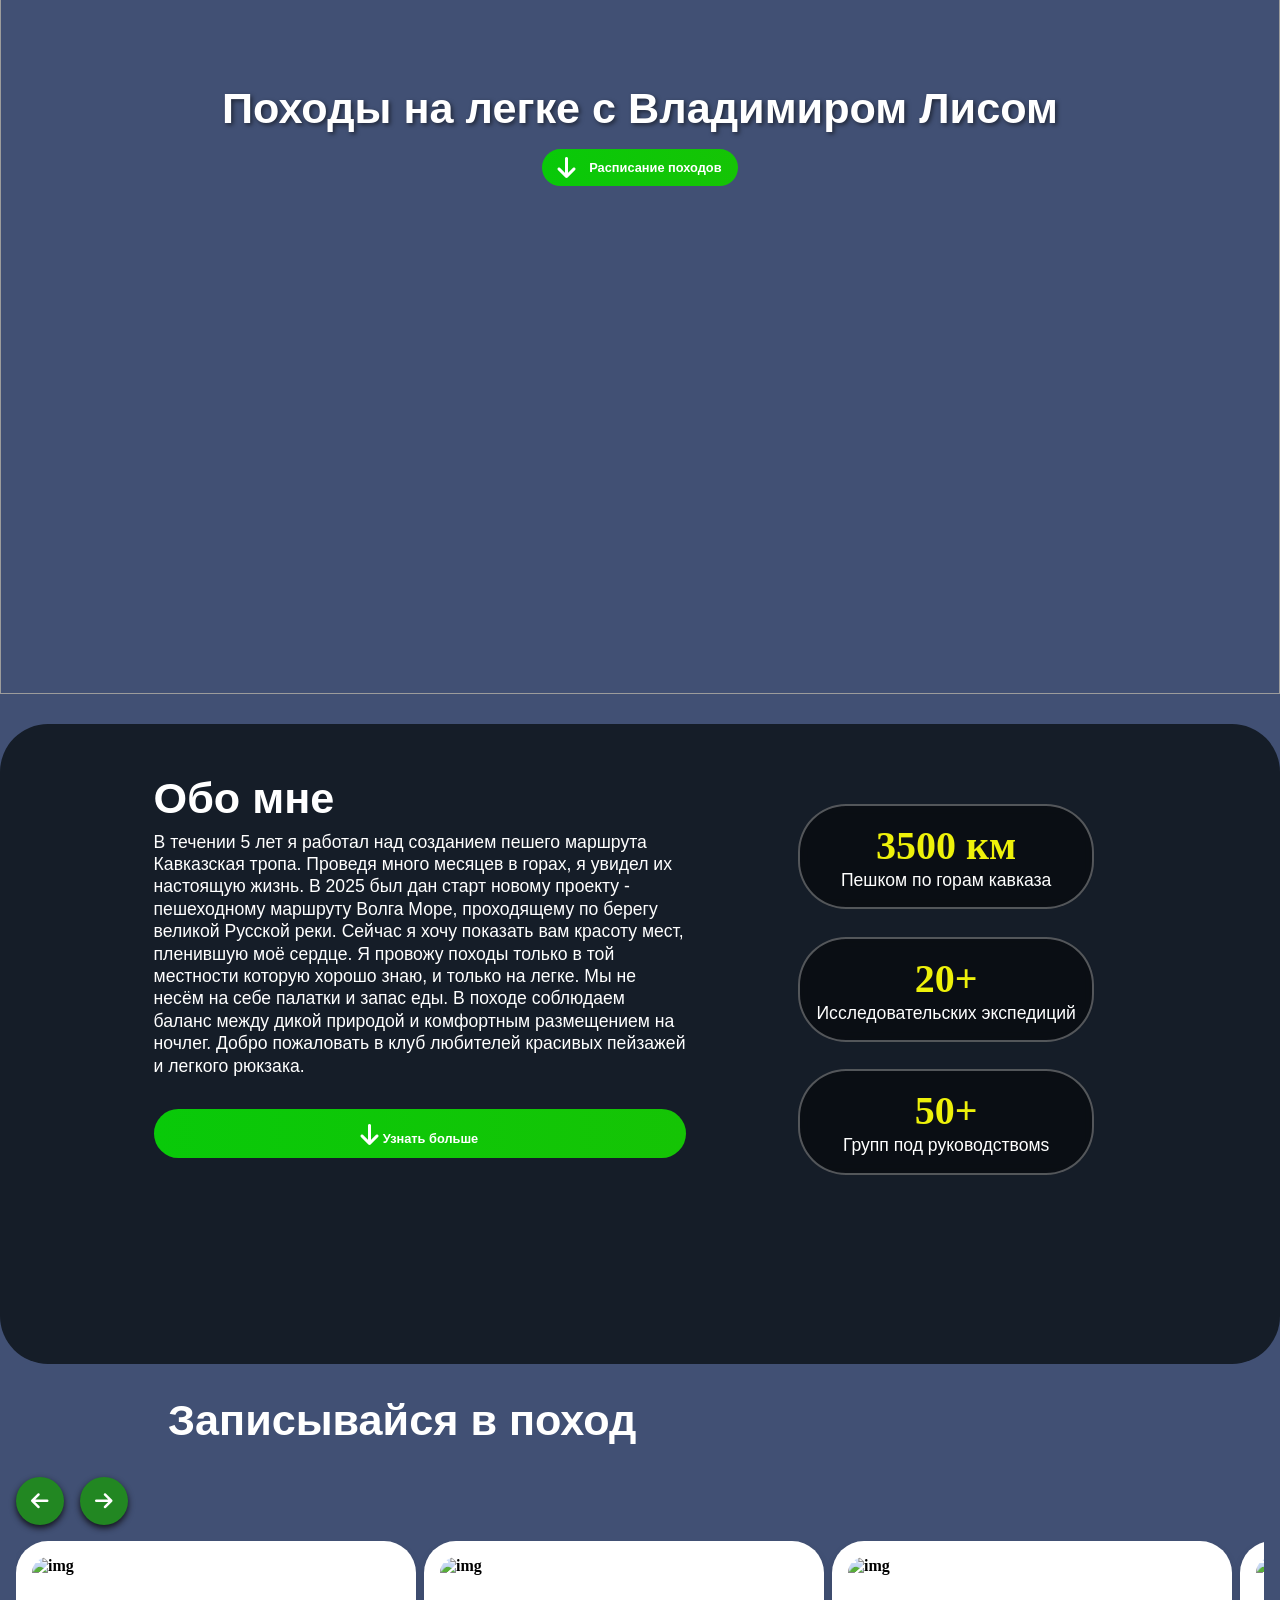
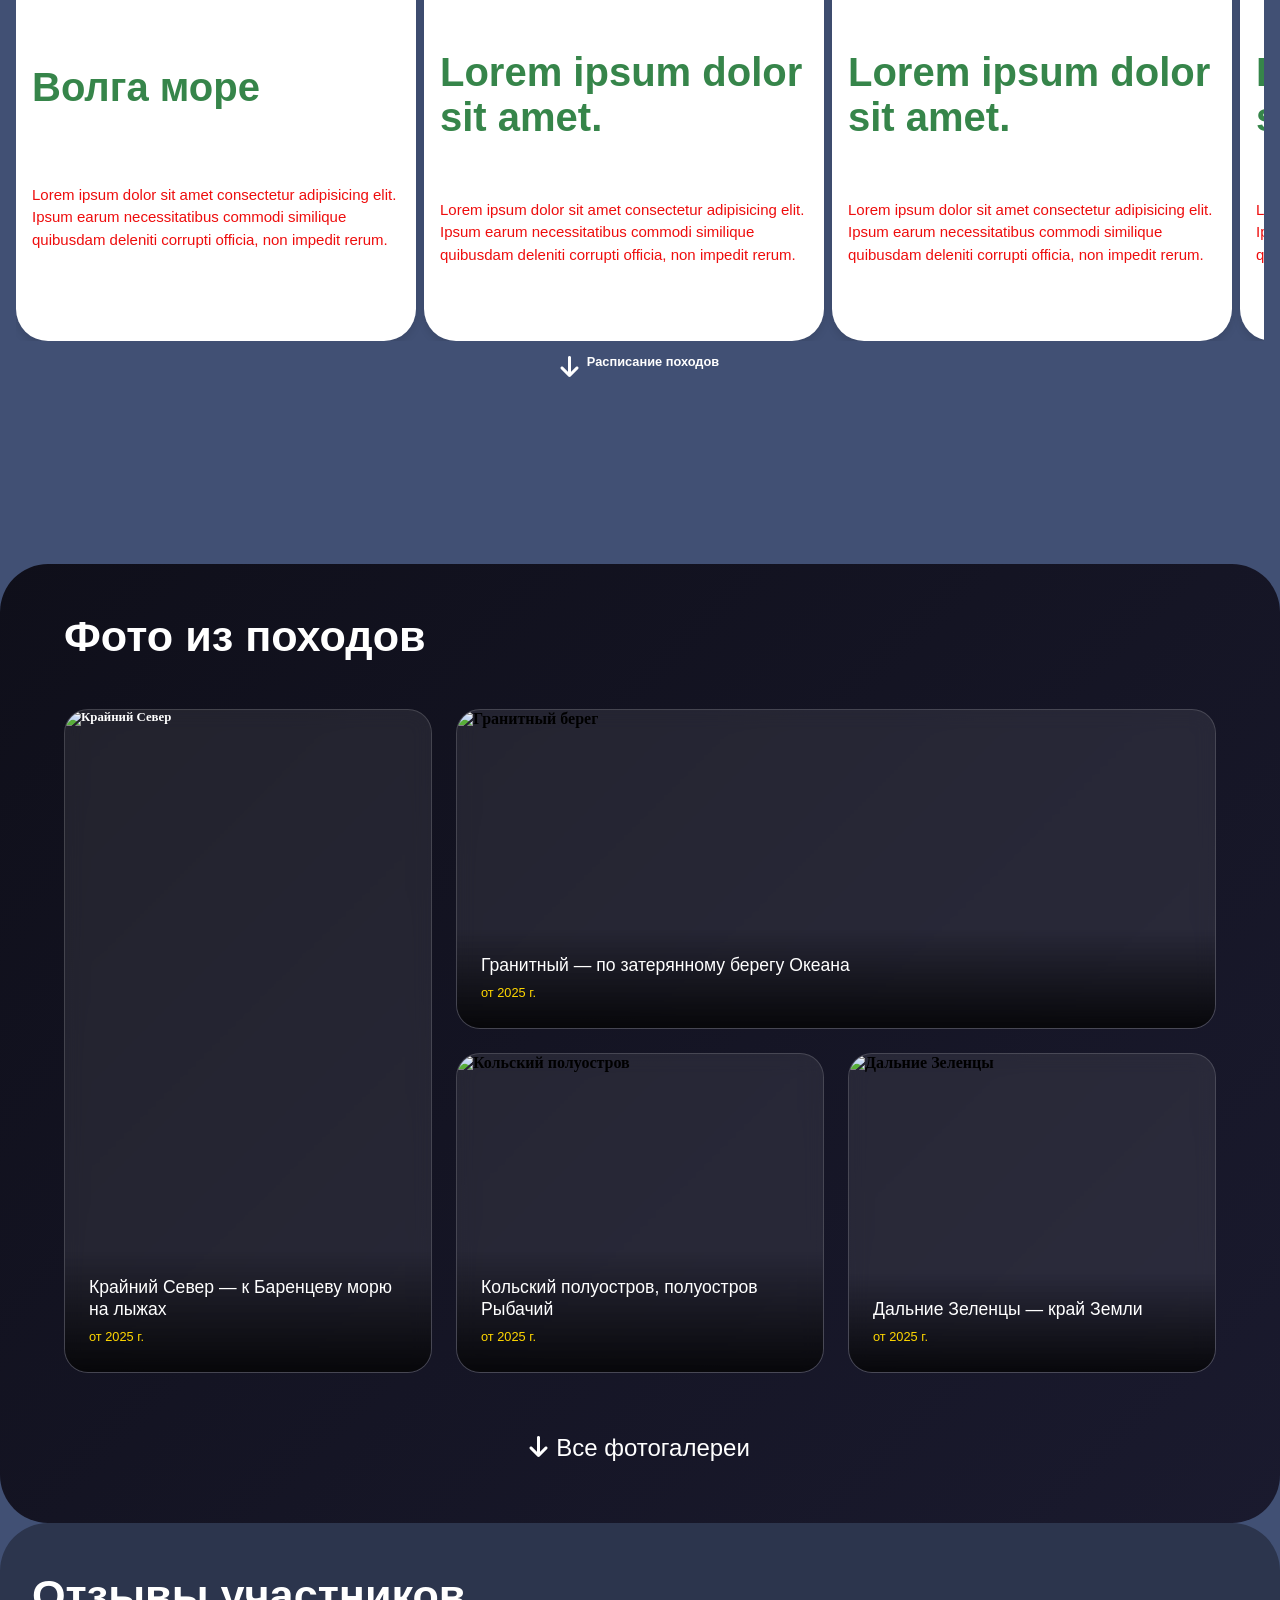
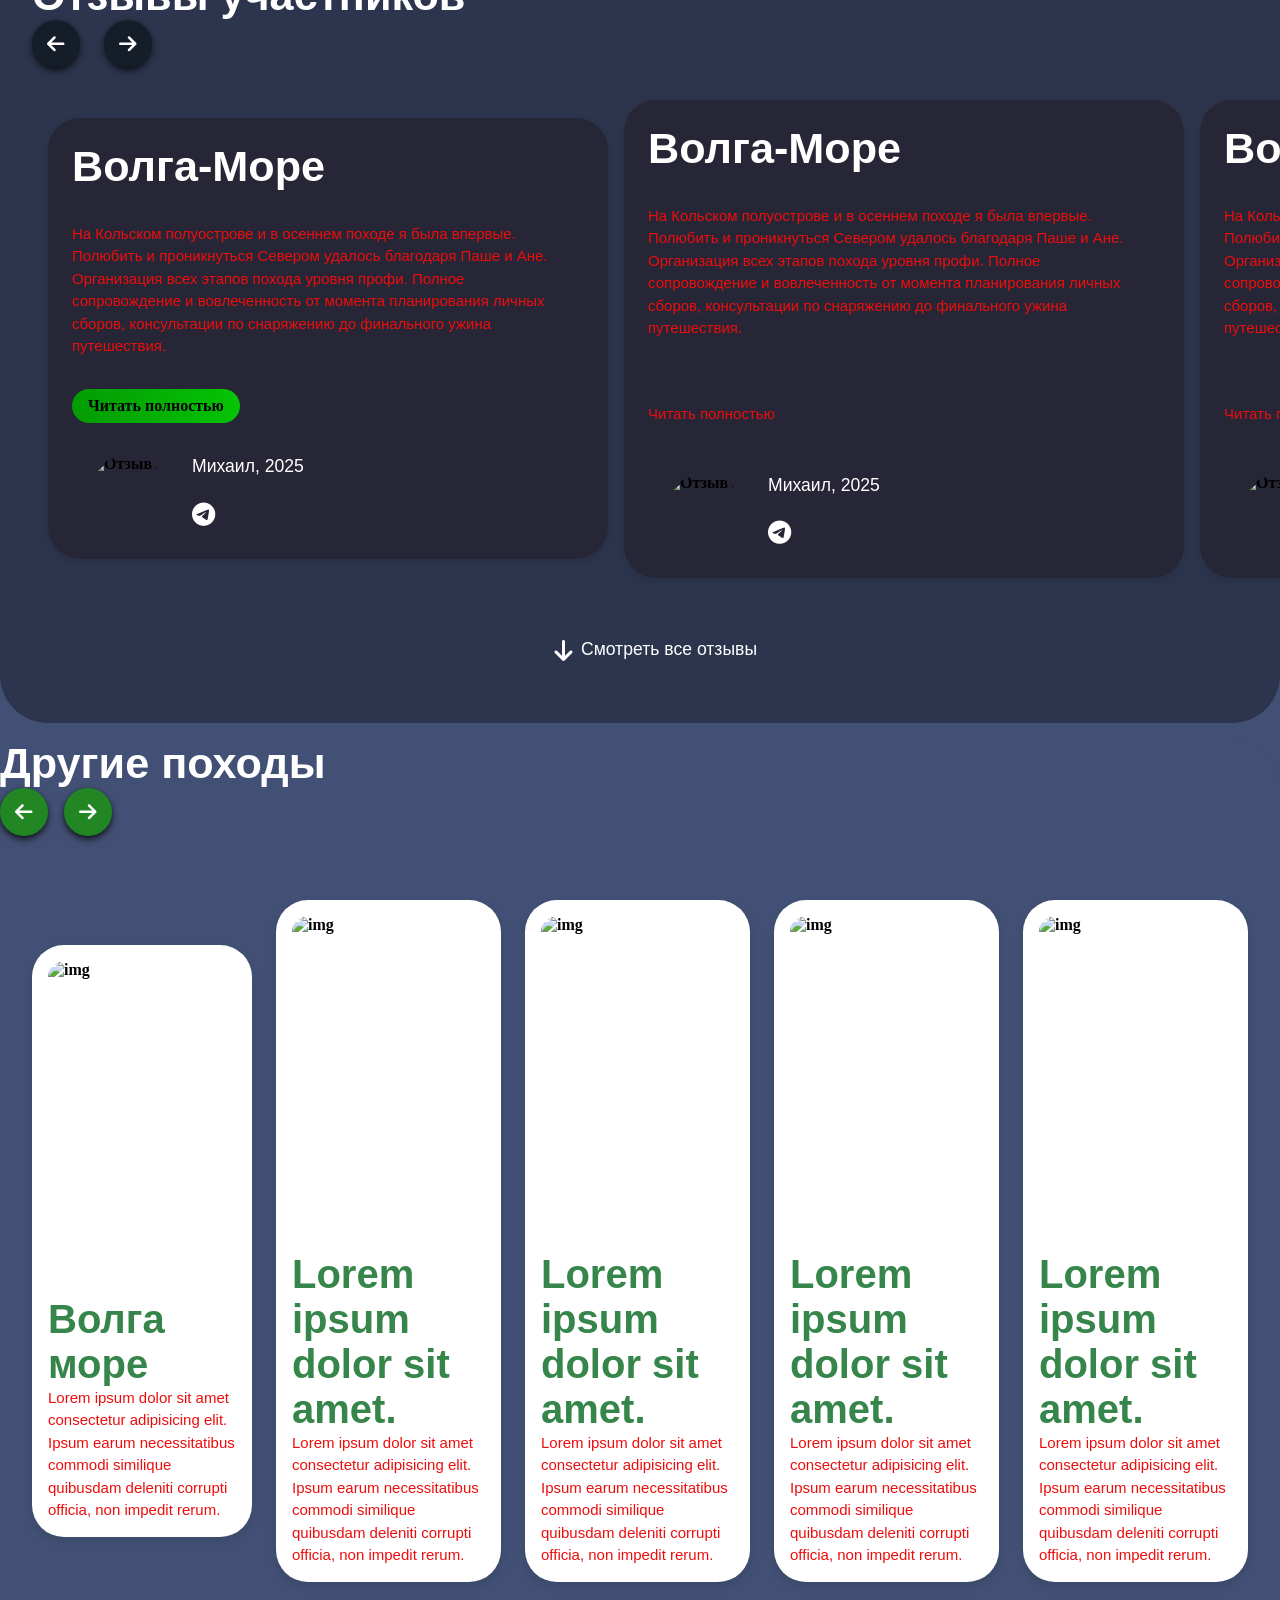
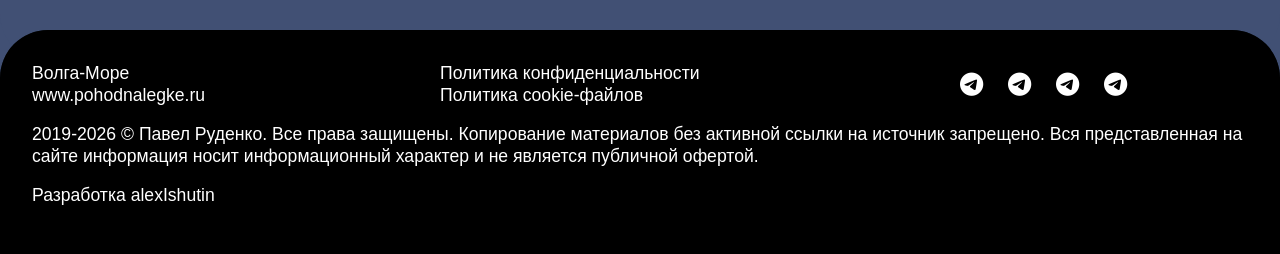
==== commit d71df2da: "Update index.html" ====
--- a/index.html
+++ b/index.html
@@ -5,7 +5,7 @@
     <meta name="viewport" content="width=device-width, initial-scale=1.0">
     <title>VolgaMore</title>
 
-    <base href="/https://github.com/AlexIshutin86/VolgaMoreTuristSite/"
+    <base href="/https://github.com/AlexIshutin86/VolgaMoreTuristSite/">
 
     <link rel="stylesheet" href="/style.css">
     
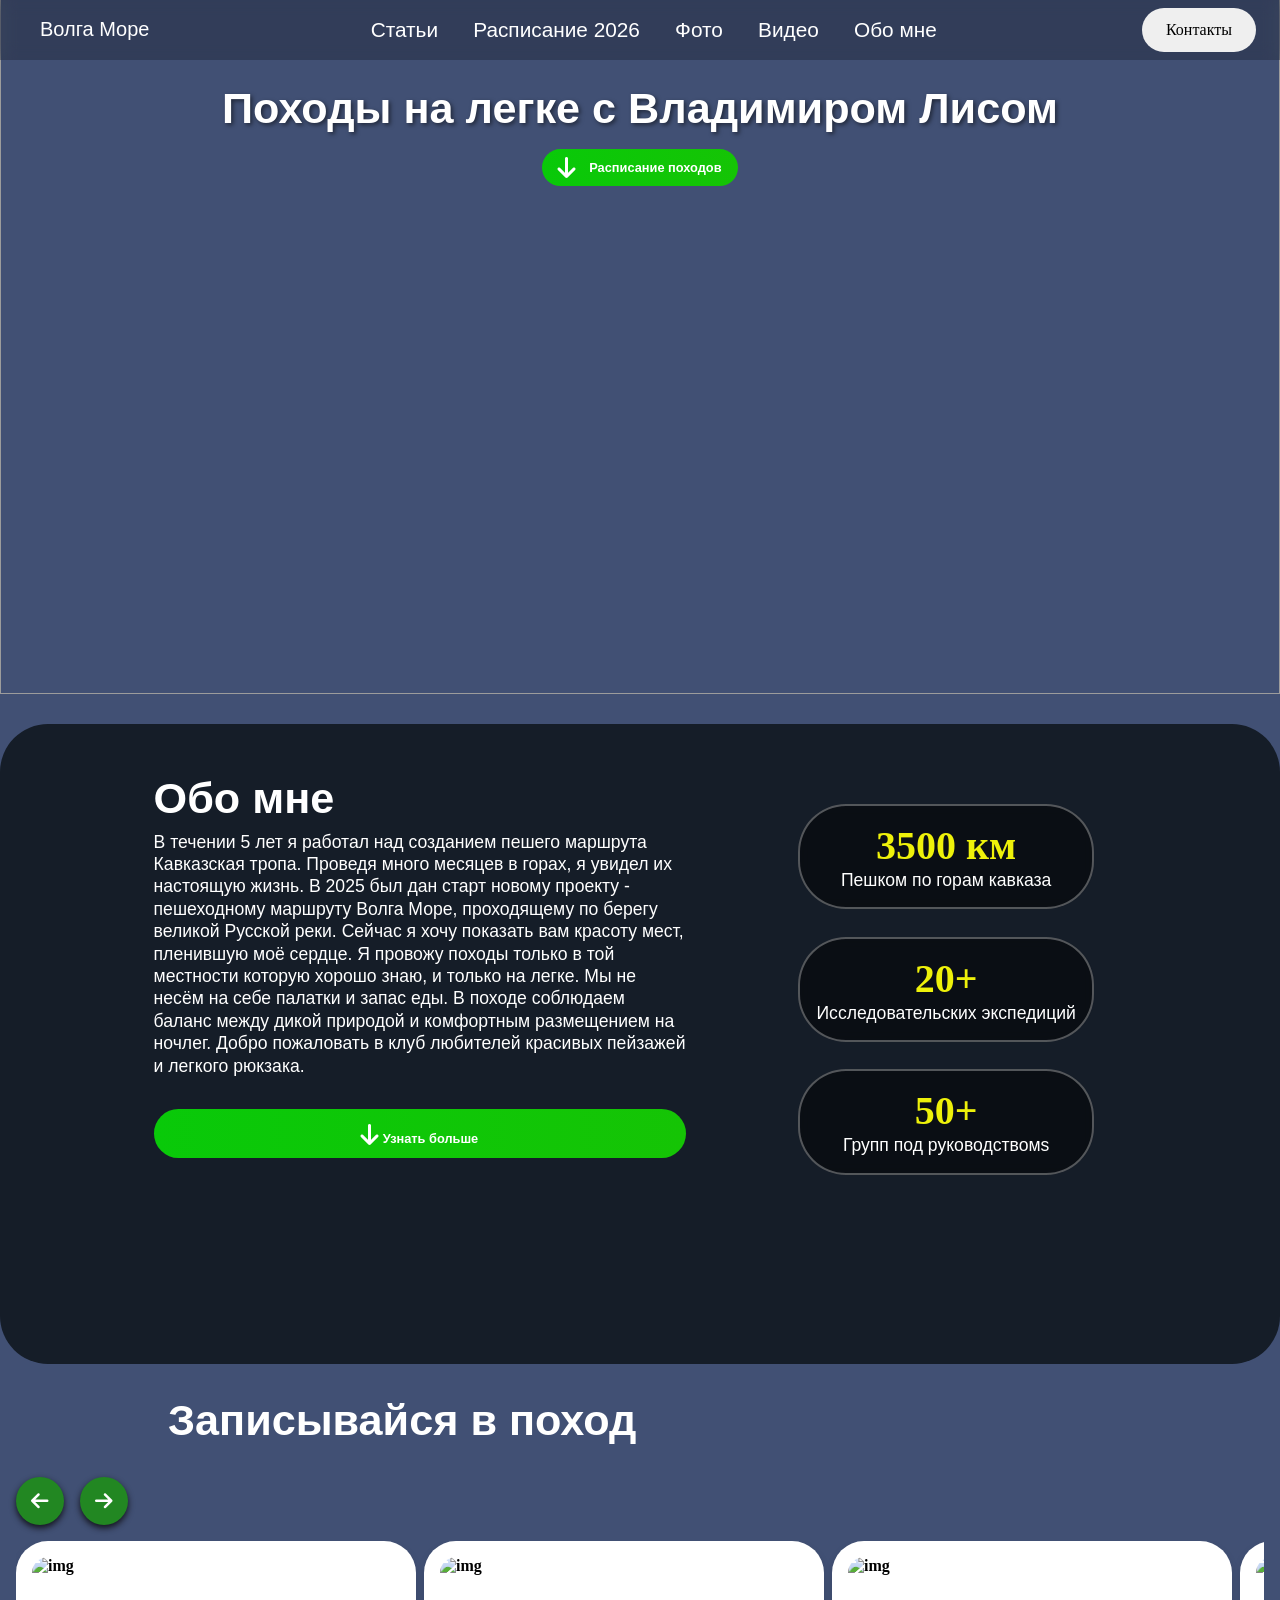
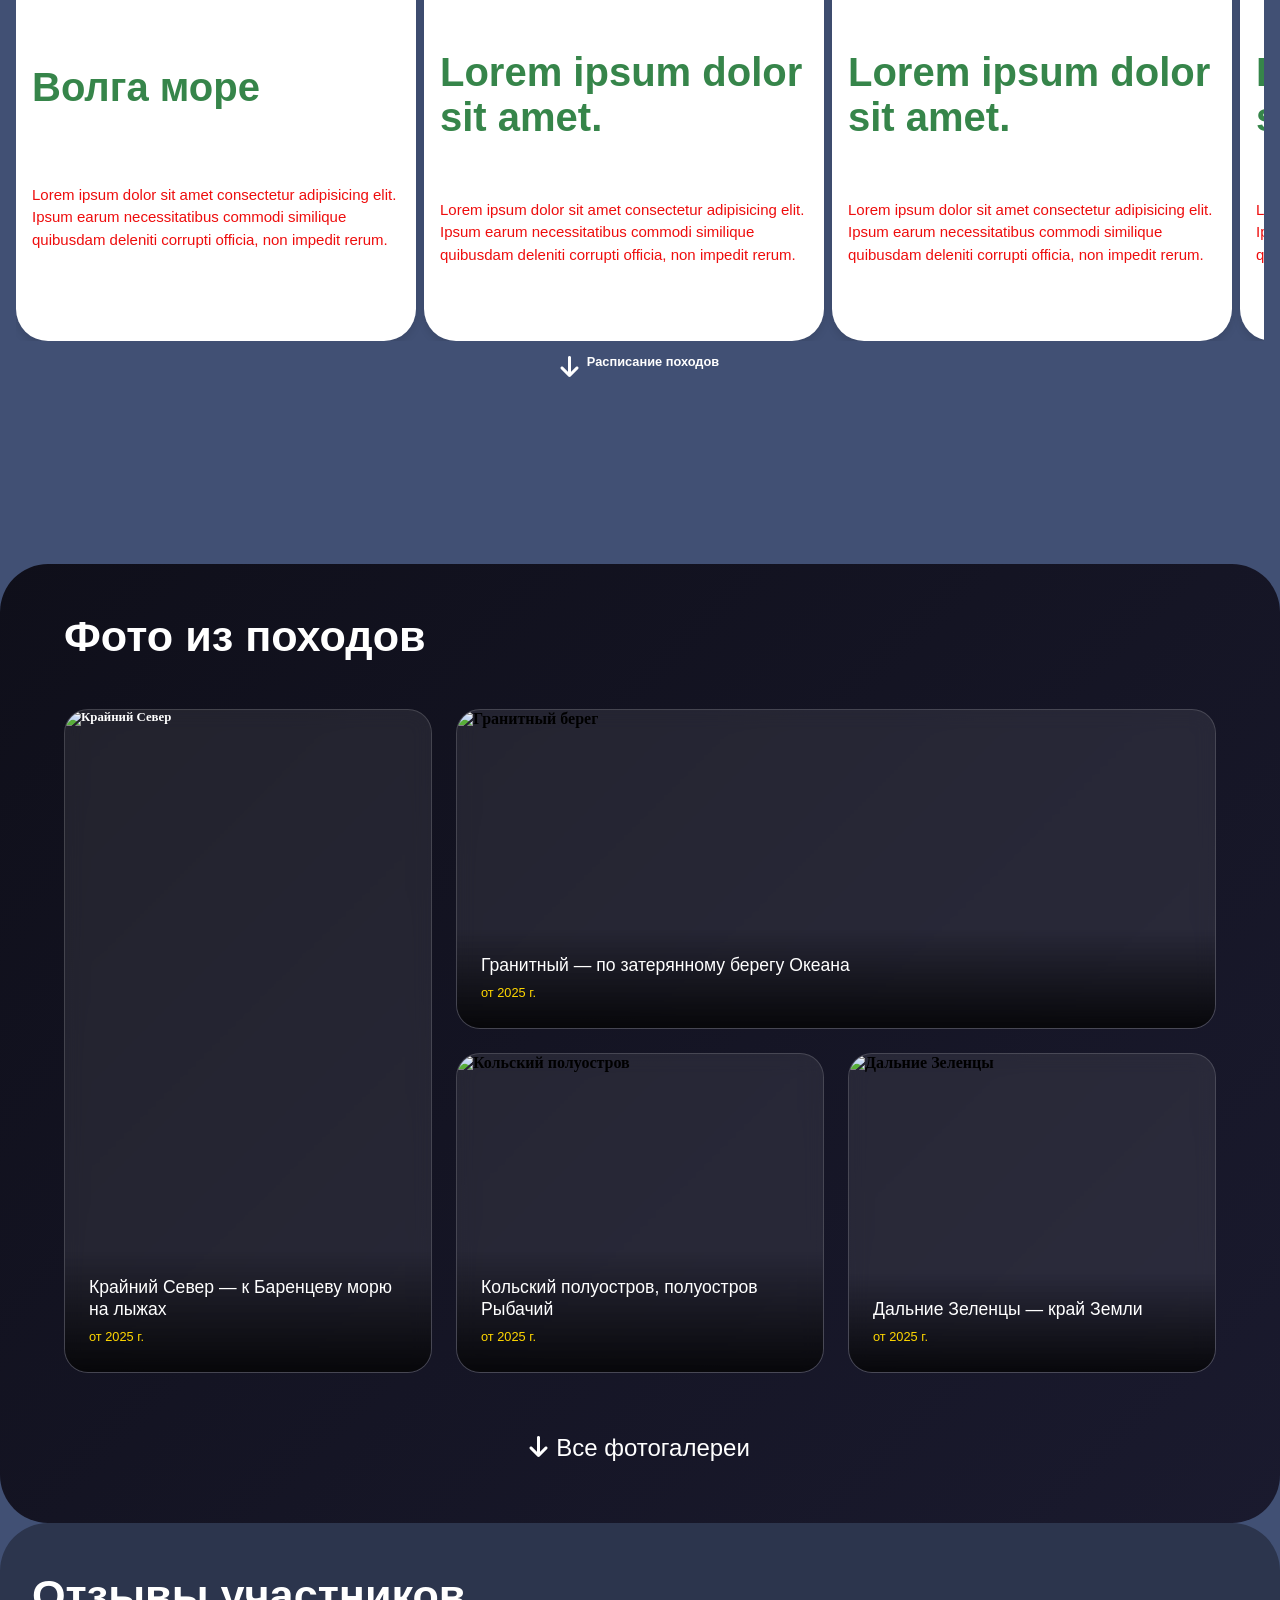
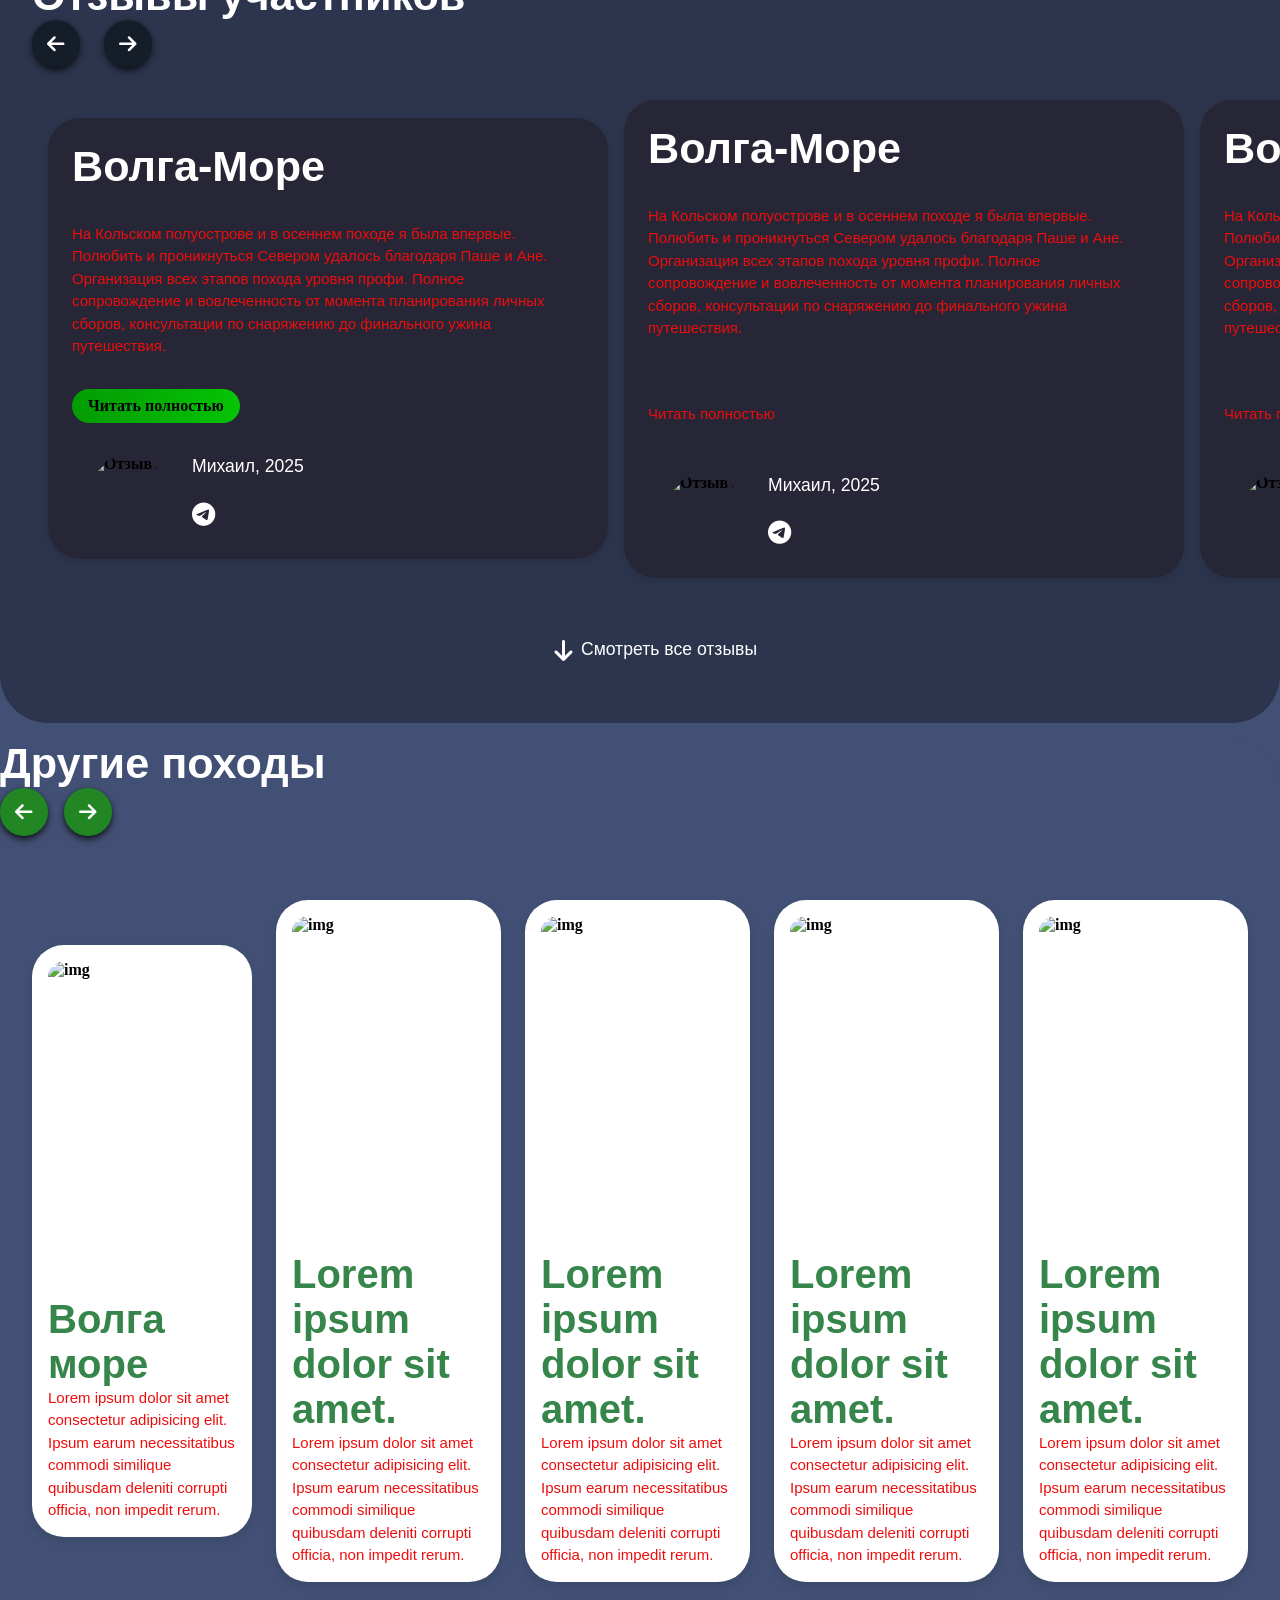
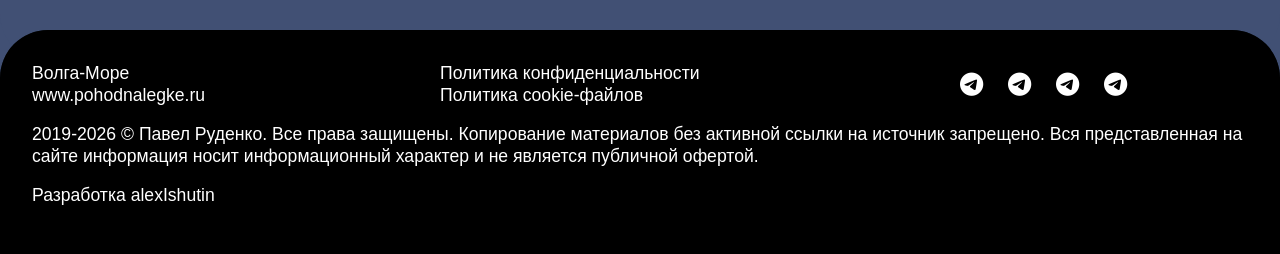
==== commit 7520e98b: "Update index.html" ====
--- a/index.html
+++ b/index.html
@@ -5,7 +5,7 @@
     <meta name="viewport" content="width=device-width, initial-scale=1.0">
     <title>VolgaMore</title>
 
-    <base href="/https://github.com/AlexIshutin86/VolgaMoreTuristSite/">
+    <base href="/VolgaMoreTuristSite/">
 
     <link rel="stylesheet" href="/style.css">
     
